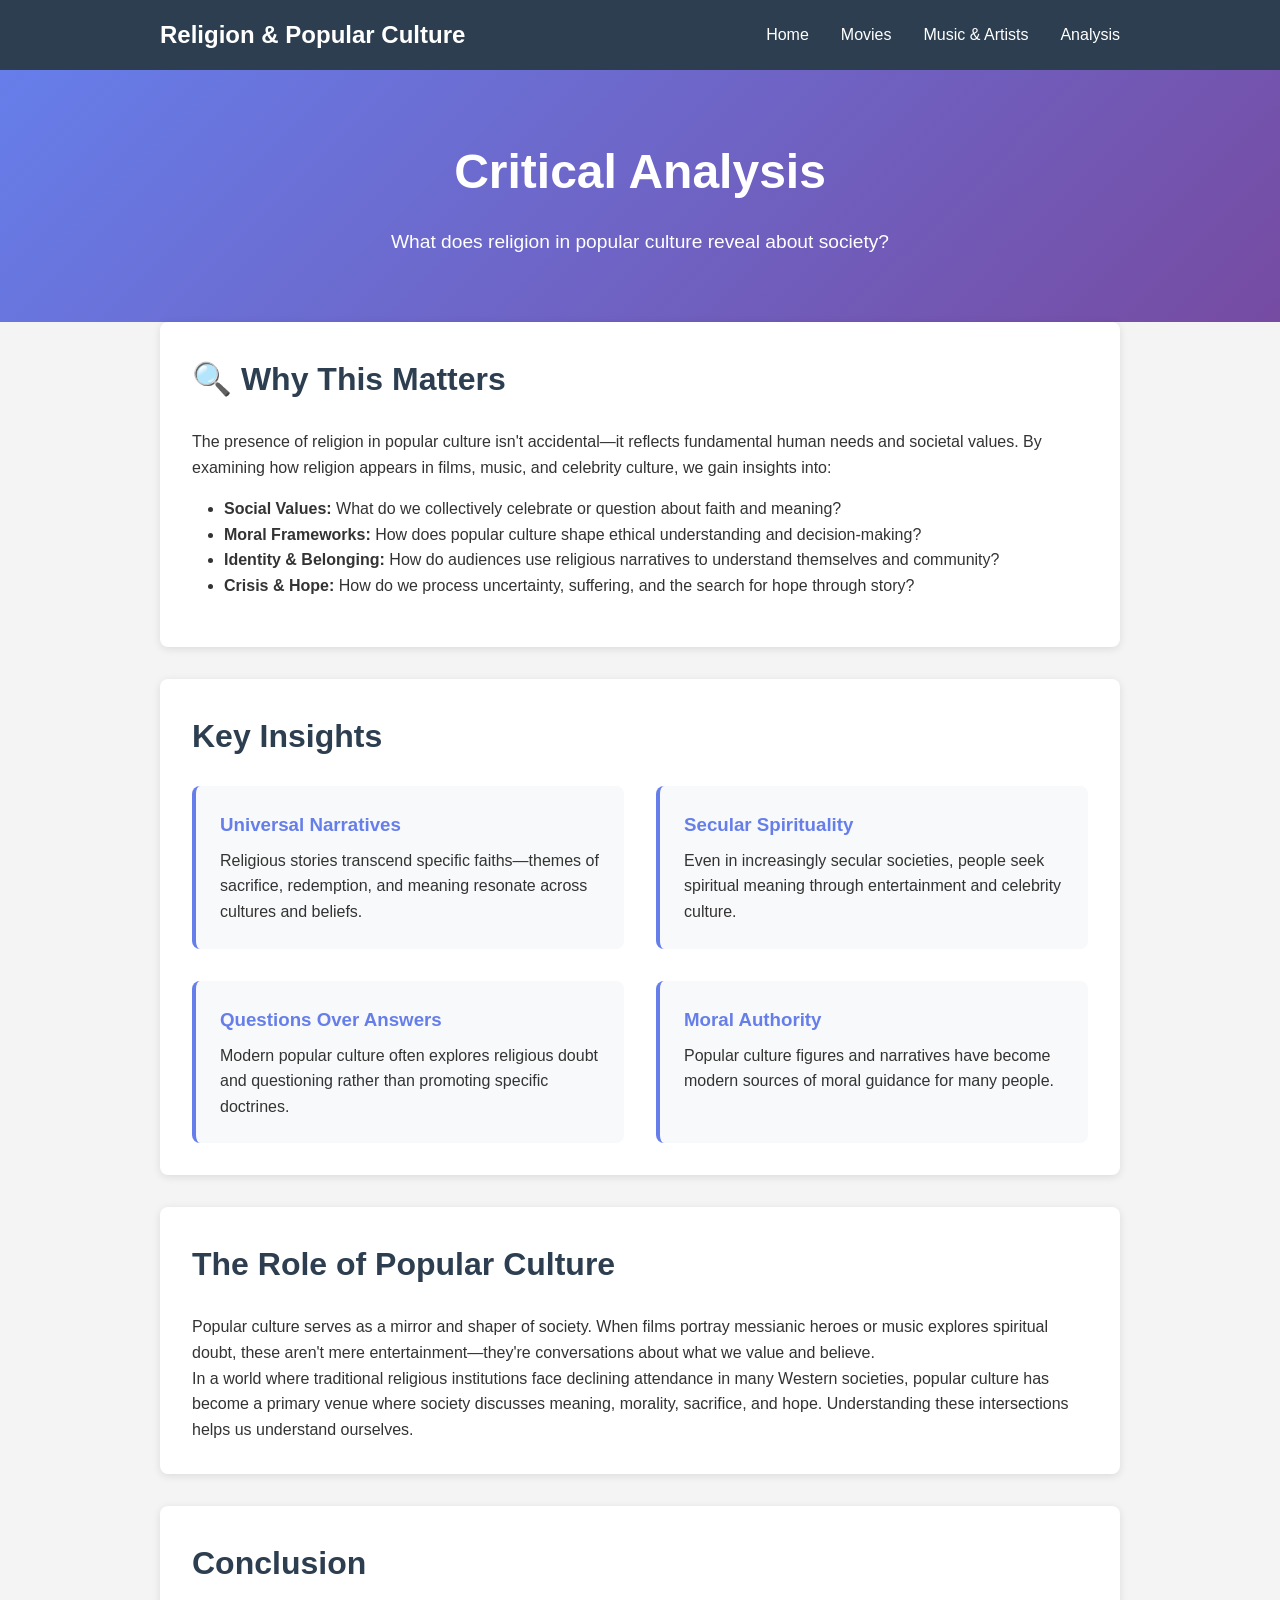
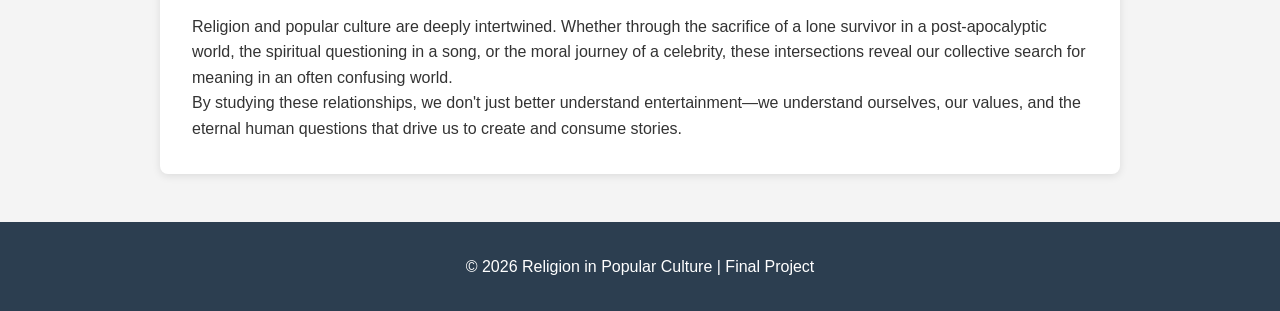
==== analysis.html @ 87960f0b "Add analysis page with critical insights" ====
<!DOCTYPE html>
<html lang="en">
<head>
    <meta charset="UTF-8">
    <meta name="viewport" content="width=device-width, initial-scale=1.0">
    <title>Analysis - Religion in Popular Culture</title>
    <link rel="stylesheet" href="style.css">
</head>
<body>
    <nav class="navbar">
        <div class="container">
            <h1 class="logo">Religion & Popular Culture</h1>
            <ul class="nav-links">
                <li><a href="index.html">Home</a></li>
                <li><a href="movies.html">Movies</a></li>
                <li><a href="music.html">Music & Artists</a></li>
                <li><a href="analysis.html">Analysis</a></li>
            </ul>
        </div>
    </nav>

    <header class="hero">
        <div class="container">
            <h1>Critical Analysis</h1>
            <p>What does religion in popular culture reveal about society?</p>
        </div>
    </header>

    <main class="container">
        <section>
            <h2>🔍 Why This Matters</h2>
            <p>
                The presence of religion in popular culture isn't accidental—it reflects fundamental human needs and societal values. 
                By examining how religion appears in films, music, and celebrity culture, we gain insights into:
            </p>
            <ul style="margin: 1rem 0 1rem 2rem;">
                <li><strong>Social Values:</strong> What do we collectively celebrate or question about faith and meaning?</li>
                <li><strong>Moral Frameworks:</strong> How does popular culture shape ethical understanding and decision-making?</li>
                <li><strong>Identity & Belonging:</strong> How do audiences use religious narratives to understand themselves and community?</li>
                <li><strong>Crisis & Hope:</strong> How do we process uncertainty, suffering, and the search for hope through story?</li>
            </ul>
        </section>

        <section>
            <h2>Key Insights</h2>
            <div class="cards">
                <div class="card">
                    <h3>Universal Narratives</h3>
                    <p>Religious stories transcend specific faiths—themes of sacrifice, redemption, and meaning resonate across cultures and beliefs.</p>
                </div>
                <div class="card">
                    <h3>Secular Spirituality</h3>
                    <p>Even in increasingly secular societies, people seek spiritual meaning through entertainment and celebrity culture.</p>
                </div>
                <div class="card">
                    <h3>Questions Over Answers</h3>
                    <p>Modern popular culture often explores religious doubt and questioning rather than promoting specific doctrines.</p>
                </div>
                <div class="card">
                    <h3>Moral Authority</h3>
                    <p>Popular culture figures and narratives have become modern sources of moral guidance for many people.</p>
                </div>
            </div>
        </section>

        <section>
            <h2>The Role of Popular Culture</h2>
            <p>
                Popular culture serves as a mirror and shaper of society. When films portray messianic heroes or music explores spiritual 
                doubt, these aren't mere entertainment—they're conversations about what we value and believe.
            </p>
            <p>
                In a world where traditional religious institutions face declining attendance in many Western societies, popular culture 
                has become a primary venue where society discusses meaning, morality, sacrifice, and hope. Understanding these intersections 
                helps us understand ourselves.
            </p>
        </section>

        <section>
            <h2>Conclusion</h2>
            <p>
                Religion and popular culture are deeply intertwined. Whether through the sacrifice of a lone survivor in a post-apocalyptic world, 
                the spiritual questioning in a song, or the moral journey of a celebrity, these intersections reveal our collective search for 
                meaning in an often confusing world.
            </p>
            <p>
                By studying these relationships, we don't just better understand entertainment—we understand ourselves, our values, and the 
                eternal human questions that drive us to create and consume stories.
            </p>
        </section>
    </main>

    <footer>
        <p>&copy; 2026 Religion in Popular Culture | Final Project</p>
    </footer>
</body>
</html>
---- style.css ----
* {
    margin: 0;
    padding: 0;
    box-sizing: border-box;
}

body {
    font-family: 'Segoe UI', Tahoma, Geneva, Verdana, sans-serif;
    line-height: 1.6;
    color: #333;
    background-color: #f4f4f4;
}

.container {
    max-width: 1000px;
    margin: 0 auto;
    padding: 0 20px;
}

/* Navigation */
.navbar {
    background-color: #2c3e50;
    color: white;
    padding: 1rem 0;
    box-shadow: 0 2px 5px rgba(0,0,0,0.1);
}

.navbar .container {
    display: flex;
    justify-content: space-between;
    align-items: center;
}

.logo {
    font-size: 1.5rem;
    font-weight: bold;
}

.nav-links {
    list-style: none;
    display: flex;
    gap: 2rem;
}

.nav-links a {
    color: white;
    text-decoration: none;
    transition: color 0.3s;
}

.nav-links a:hover {
    color: #3498db;
}

/* Hero Section */
.hero {
    background: linear-gradient(135deg, #667eea 0%, #764ba2 100%);
    color: white;
    padding: 4rem 0;
    text-align: center;
}

.hero h1 {
    font-size: 3rem;
    margin-bottom: 1rem;
}

.hero p {
    font-size: 1.2rem;
    max-width: 600px;
    margin: 0 auto;
}

/* Main Content */
main {
    padding: 3rem 0;
}

section {
    background: white;
    padding: 2rem;
    margin-bottom: 2rem;
    border-radius: 8px;
    box-shadow: 0 2px 8px rgba(0,0,0,0.1);
}

h2 {
    color: #2c3e50;
    margin-bottom: 1.5rem;
    font-size: 2rem;
}

/* Cards */
.cards {
    display: grid;
    grid-template-columns: repeat(auto-fit, minmax(280px, 1fr));
    gap: 2rem;
}

.card {
    background: #f8f9fa;
    padding: 1.5rem;
    border-radius: 8px;
    border-left: 4px solid #667eea;
    transition: transform 0.3s, box-shadow 0.3s;
}

.card:hover {
    transform: translateY(-5px);
    box-shadow: 0 5px 15px rgba(0,0,0,0.1);
}

.card h3 {
    color: #667eea;
    margin-bottom: 0.5rem;
}

/* Footer */
footer {
    background-color: #2c3e50;
    color: white;
    text-align: center;
    padding: 2rem;
    margin-top: 3rem;
}

/* Responsive */
@media (max-width: 768px) {
    .nav-links {
        gap: 1rem;
    }
    
    .hero h1 {
        font-size: 2rem;
    }
    
    .hero p {
        font-size: 1rem;
    }
}
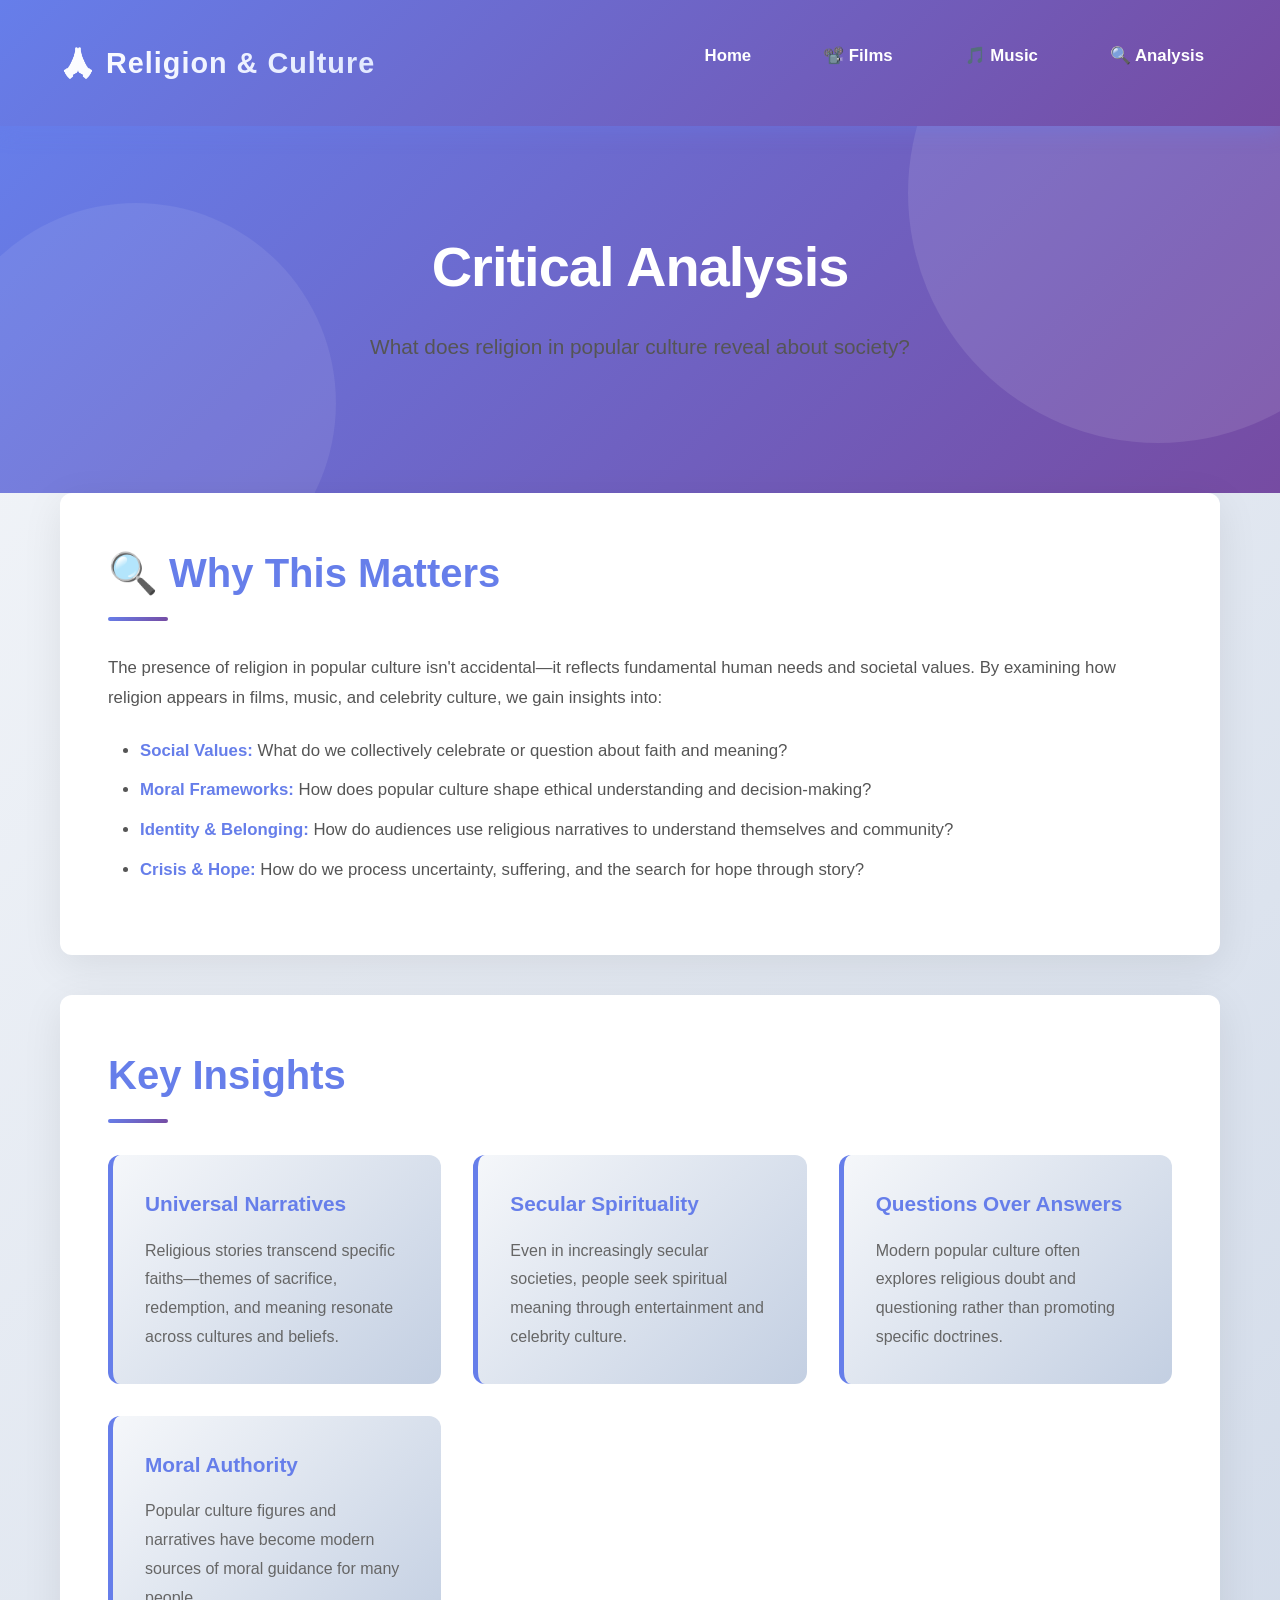
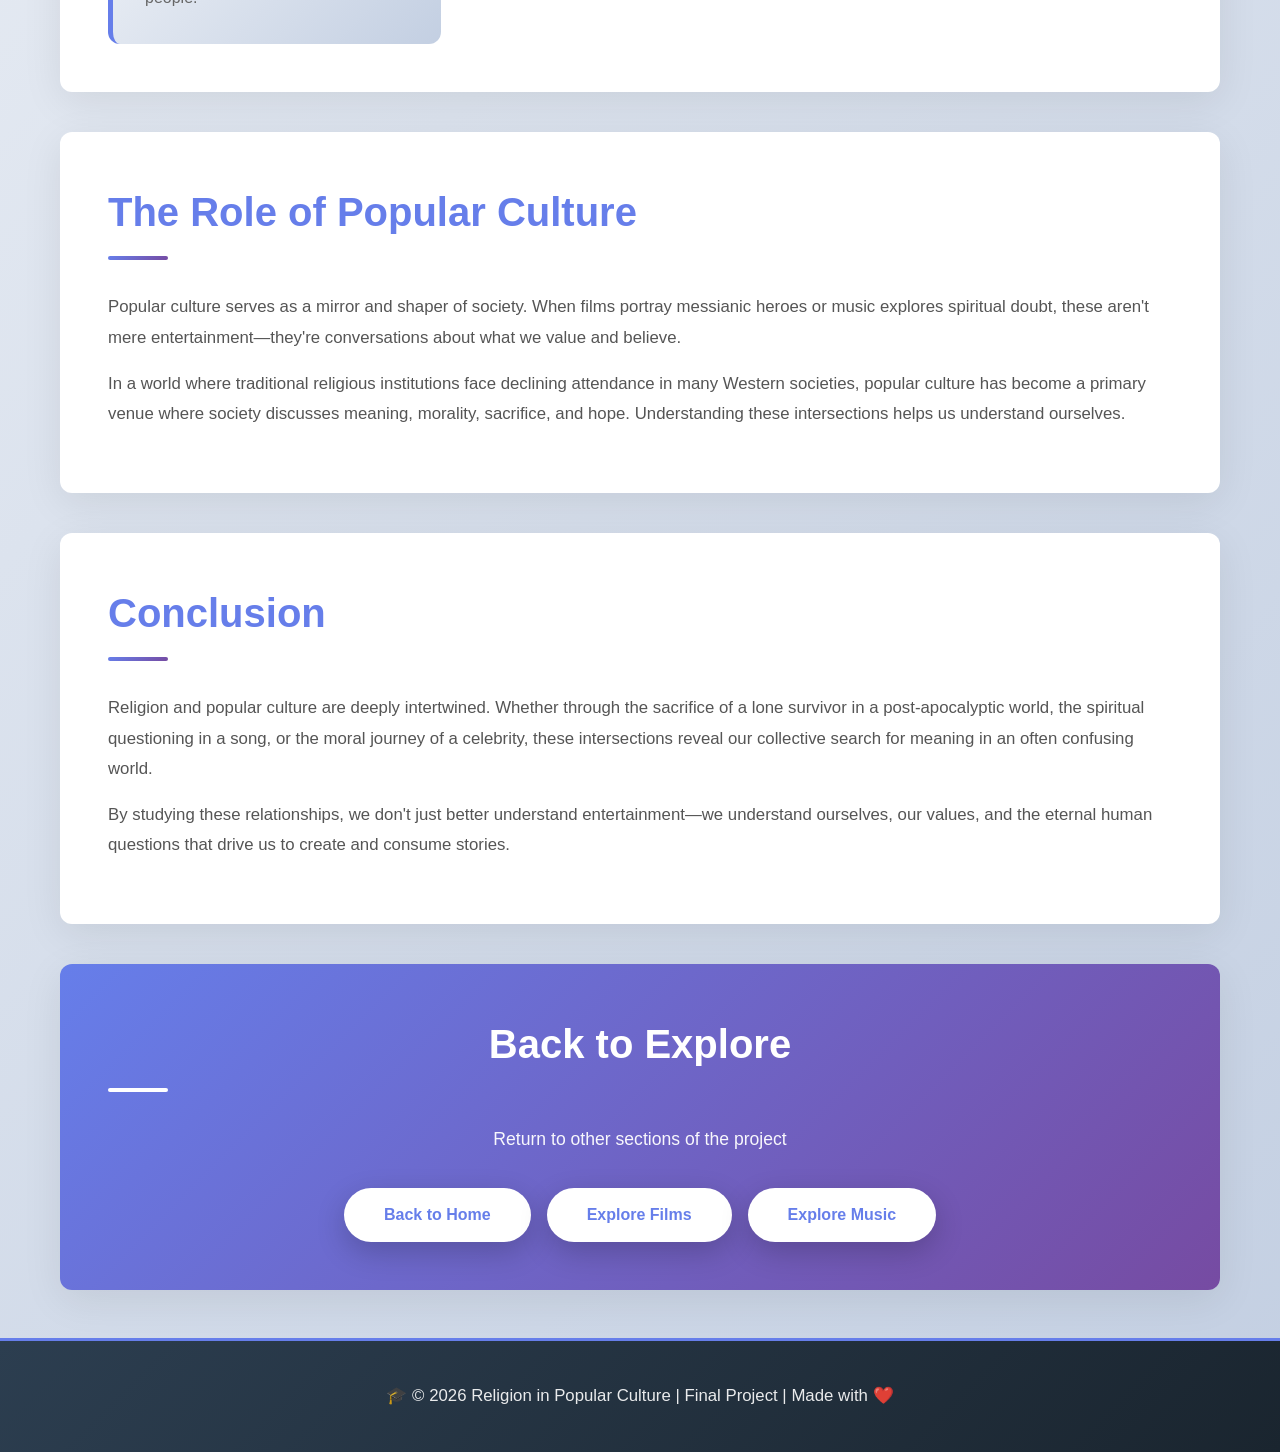
==== commit 9240073d: "Upgrade analysis page with modern design and interactive features" ====
--- a/analysis.html
+++ b/analysis.html
@@ -9,12 +9,12 @@
 <body>
     <nav class="navbar">
         <div class="container">
-            <h1 class="logo">Religion & Popular Culture</h1>
+            <h1 class="logo">🙏 Religion & Culture</h1>
             <ul class="nav-links">
                 <li><a href="index.html">Home</a></li>
-                <li><a href="movies.html">Movies</a></li>
-                <li><a href="music.html">Music & Artists</a></li>
-                <li><a href="analysis.html">Analysis</a></li>
+                <li><a href="movies.html">📽️ Films</a></li>
+                <li><a href="music.html">🎵 Music</a></li>
+                <li><a href="analysis.html">🔍 Analysis</a></li>
             </ul>
         </div>
     </nav>
@@ -33,7 +33,7 @@
                 The presence of religion in popular culture isn't accidental—it reflects fundamental human needs and societal values. 
                 By examining how religion appears in films, music, and celebrity culture, we gain insights into:
             </p>
-            <ul style="margin: 1rem 0 1rem 2rem;">
+            <ul>
                 <li><strong>Social Values:</strong> What do we collectively celebrate or question about faith and meaning?</li>
                 <li><strong>Moral Frameworks:</strong> How does popular culture shape ethical understanding and decision-making?</li>
                 <li><strong>Identity & Belonging:</strong> How do audiences use religious narratives to understand themselves and community?</li>
@@ -88,10 +88,44 @@
                 eternal human questions that drive us to create and consume stories.
             </p>
         </section>
+
+        <section class="cta">
+            <h2>Back to Explore</h2>
+            <p>Return to other sections of the project</p>
+            <div style="display: flex; gap: 1rem; justify-content: center; flex-wrap: wrap;">
+                <a href="index.html" class="cta-button">Back to Home</a>
+                <a href="movies.html" class="cta-button">Explore Films</a>
+                <a href="music.html" class="cta-button">Explore Music</a>
+            </div>
+        </section>
     </main>
 
     <footer>
-        <p>&copy; 2026 Religion in Popular Culture | Final Project</p>
+        <p>🎓 © 2026 Religion in Popular Culture | Final Project | Made with ❤️</p>
     </footer>
+
+    <script>
+        // Add animation on scroll
+        const observerOptions = {
+            threshold: 0.1,
+            rootMargin: '0px 0px -100px 0px'
+        };
+
+        const observer = new IntersectionObserver(function(entries) {
+            entries.forEach(entry => {
+                if (entry.isIntersecting) {
+                    entry.target.style.opacity = '1';
+                    entry.target.style.transform = 'translateY(0)';
+                }
+            });
+        }, observerOptions);
+
+        document.querySelectorAll('section').forEach(el => {
+            el.style.opacity = '0';
+            el.style.transform = 'translateY(20px)';
+            el.style.transition = 'opacity 0.6s ease, transform 0.6s ease';
+            observer.observe(el);
+        });
+    </script>
 </body>
 </html>
--- a/style.css
+++ b/style.css
@@ -4,25 +4,34 @@
     box-sizing: border-box;
 }
 
+html {
+    scroll-behavior: smooth;
+}
+
 body {
     font-family: 'Segoe UI', Tahoma, Geneva, Verdana, sans-serif;
     line-height: 1.6;
-    color: #333;
-    background-color: #f4f4f4;
+    color: #2c3e50;
+    background: linear-gradient(135deg, #f5f7fa 0%, #c3cfe2 100%);
+    min-height: 100vh;
 }
 
 .container {
-    max-width: 1000px;
+    max-width: 1200px;
     margin: 0 auto;
     padding: 0 20px;
 }
 
-/* Navigation */
+/* ===== NAVIGATION ===== */
 .navbar {
-    background-color: #2c3e50;
-    color: white;
-    padding: 1rem 0;
-    box-shadow: 0 2px 5px rgba(0,0,0,0.1);
+    background: linear-gradient(135deg, #667eea 0%, #764ba2 100%);
+    color: white;
+    padding: 1.2rem 0;
+    box-shadow: 0 4px 20px rgba(102, 126, 234, 0.4);
+    position: sticky;
+    top: 0;
+    z-index: 1000;
+    backdrop-filter: blur(10px);
 }
 
 .navbar .container {
@@ -32,109 +41,468 @@
 }
 
 .logo {
-    font-size: 1.5rem;
-    font-weight: bold;
+    font-size: 1.8rem;
+    font-weight: 800;
+    letter-spacing: 1px;
+    background: linear-gradient(135deg, #fff 0%, #e0e7ff 100%);
+    -webkit-background-clip: text;
+    -webkit-text-fill-color: transparent;
+    background-clip: text;
 }
 
 .nav-links {
     list-style: none;
     display: flex;
-    gap: 2rem;
+    gap: 2.5rem;
 }
 
 .nav-links a {
     color: white;
     text-decoration: none;
-    transition: color 0.3s;
+    font-weight: 600;
+    transition: all 0.3s ease;
+    padding: 0.5rem 1rem;
+    border-radius: 5px;
+    position: relative;
+}
+
+.nav-links a::after {
+    content: '';
+    position: absolute;
+    bottom: 0;
+    left: 50%;
+    width: 0;
+    height: 2px;
+    background: #fff;
+    transition: all 0.3s ease;
+    transform: translateX(-50%);
+}
+
+.nav-links a:hover::after {
+    width: 80%;
 }
 
 .nav-links a:hover {
-    color: #3498db;
-}
-
-/* Hero Section */
+    transform: translateY(-2px);
+}
+
+/* ===== HERO SECTION ===== */
 .hero {
     background: linear-gradient(135deg, #667eea 0%, #764ba2 100%);
     color: white;
+    padding: 6rem 0;
+    text-align: center;
+    position: relative;
+    overflow: hidden;
+}
+
+.hero::before {
+    content: '';
+    position: absolute;
+    top: -50%;
+    right: -10%;
+    width: 500px;
+    height: 500px;
+    background: rgba(255, 255, 255, 0.1);
+    border-radius: 50%;
+    animation: float 6s ease-in-out infinite;
+}
+
+.hero::after {
+    content: '';
+    position: absolute;
+    bottom: -30%;
+    left: -5%;
+    width: 400px;
+    height: 400px;
+    background: rgba(255, 255, 255, 0.08);
+    border-radius: 50%;
+    animation: float 8s ease-in-out infinite reverse;
+}
+
+@keyframes float {
+    0%, 100% { transform: translateY(0px); }
+    50% { transform: translateY(30px); }
+}
+
+.hero .container {
+    position: relative;
+    z-index: 10;
+}
+
+.hero h1 {
+    font-size: 3.5rem;
+    margin-bottom: 1rem;
+    font-weight: 800;
+    letter-spacing: -1px;
+    animation: slideInDown 0.8s ease;
+}
+
+.hero p {
+    font-size: 1.3rem;
+    max-width: 700px;
+    margin: 0 auto 2rem;
+    opacity: 0.95;
+    animation: slideInUp 0.8s ease 0.2s both;
+}
+
+@keyframes slideInDown {
+    from {
+        opacity: 0;
+        transform: translateY(-30px);
+    }
+    to {
+        opacity: 1;
+        transform: translateY(0);
+    }
+}
+
+@keyframes slideInUp {
+    from {
+        opacity: 0;
+        transform: translateY(30px);
+    }
+    to {
+        opacity: 1;
+        transform: translateY(0);
+    }
+}
+
+.cta-button {
+    display: inline-block;
+    background: white;
+    color: #667eea;
+    padding: 0.9rem 2.5rem;
+    border-radius: 50px;
+    font-weight: 700;
+    text-decoration: none;
+    transition: all 0.3s ease;
+    box-shadow: 0 10px 30px rgba(0, 0, 0, 0.2);
+    cursor: pointer;
+    border: none;
+    font-size: 1rem;
+}
+
+.cta-button:hover {
+    transform: translateY(-3px);
+    box-shadow: 0 15px 40px rgba(0, 0, 0, 0.3);
+}
+
+.cta-button:active {
+    transform: translateY(-1px);
+}
+
+/* ===== MAIN CONTENT ===== */
+main {
     padding: 4rem 0;
-    text-align: center;
-}
-
-.hero h1 {
-    font-size: 3rem;
-    margin-bottom: 1rem;
-}
-
-.hero p {
-    font-size: 1.2rem;
-    max-width: 600px;
-    margin: 0 auto;
-}
-
-/* Main Content */
-main {
-    padding: 3rem 0;
 }
 
 section {
     background: white;
-    padding: 2rem;
+    padding: 3rem;
+    margin-bottom: 2.5rem;
+    border-radius: 12px;
+    box-shadow: 0 10px 40px rgba(0, 0, 0, 0.08);
+    transition: all 0.3s ease;
+    animation: fadeInUp 0.6s ease;
+}
+
+@keyframes fadeInUp {
+    from {
+        opacity: 0;
+        transform: translateY(30px);
+    }
+    to {
+        opacity: 1;
+        transform: translateY(0);
+    }
+}
+
+section:hover {
+    transform: translateY(-5px);
+    box-shadow: 0 15px 50px rgba(0, 0, 0, 0.12);
+}
+
+h2 {
+    color: #667eea;
     margin-bottom: 2rem;
-    border-radius: 8px;
-    box-shadow: 0 2px 8px rgba(0,0,0,0.1);
-}
-
-h2 {
-    color: #2c3e50;
-    margin-bottom: 1.5rem;
-    font-size: 2rem;
-}
-
-/* Cards */
+    font-size: 2.5rem;
+    font-weight: 800;
+    position: relative;
+    padding-bottom: 1rem;
+}
+
+h2::after {
+    content: '';
+    position: absolute;
+    bottom: 0;
+    left: 0;
+    width: 60px;
+    height: 4px;
+    background: linear-gradient(135deg, #667eea 0%, #764ba2 100%);
+    border-radius: 2px;
+}
+
+h3 {
+    color: #764ba2;
+    margin-top: 1.5rem;
+    margin-bottom: 1rem;
+    font-size: 1.3rem;
+    font-weight: 700;
+}
+
+p {
+    margin-bottom: 1rem;
+    font-size: 1.05rem;
+    color: #555;
+    line-height: 1.8;
+}
+
+ul, ol {
+    margin: 1.5rem 0 1.5rem 2rem;
+}
+
+li {
+    margin-bottom: 0.8rem;
+    color: #555;
+    font-size: 1.05rem;
+}
+
+li strong {
+    color: #667eea;
+}
+
+/* ===== CARDS ===== */
 .cards {
     display: grid;
     grid-template-columns: repeat(auto-fit, minmax(280px, 1fr));
     gap: 2rem;
+    margin-top: 2rem;
 }
 
 .card {
-    background: #f8f9fa;
-    padding: 1.5rem;
-    border-radius: 8px;
-    border-left: 4px solid #667eea;
-    transition: transform 0.3s, box-shadow 0.3s;
+    background: linear-gradient(135deg, #f5f7fa 0%, #c3cfe2 100%);
+    padding: 2rem;
+    border-radius: 12px;
+    border-left: 5px solid #667eea;
+    transition: all 0.4s cubic-bezier(0.175, 0.885, 0.32, 1.275);
+    position: relative;
+    overflow: hidden;
+}
+
+.card::before {
+    content: '';
+    position: absolute;
+    top: 0;
+    left: -100%;
+    width: 100%;
+    height: 100%;
+    background: linear-gradient(90deg, transparent, rgba(255, 255, 255, 0.3), transparent);
+    transition: left 0.5s ease;
+}
+
+.card:hover::before {
+    left: 100%;
 }
 
 .card:hover {
-    transform: translateY(-5px);
-    box-shadow: 0 5px 15px rgba(0,0,0,0.1);
+    transform: translateY(-8px) scale(1.02);
+    box-shadow: 0 20px 50px rgba(102, 126, 234, 0.3);
+    border-left-color: #764ba2;
 }
 
 .card h3 {
     color: #667eea;
-    margin-bottom: 0.5rem;
-}
-
-/* Footer */
+    margin-top: 0;
+    margin-bottom: 1rem;
+    font-size: 1.3rem;
+    transition: color 0.3s ease;
+}
+
+.card:hover h3 {
+    color: #764ba2;
+}
+
+.card p {
+    margin-bottom: 0;
+    color: #666;
+    font-size: 1rem;
+}
+
+/* ===== INTRO SECTION ===== */
+.intro {
+    background: linear-gradient(135deg, #667eea 0%, #764ba2 100%);
+    color: white !important;
+}
+
+.intro h2 {
+    color: white;
+}
+
+.intro h2::after {
+    background: white;
+}
+
+.intro p {
+    color: rgba(255, 255, 255, 0.95) !important;
+    font-size: 1.1rem;
+}
+
+/* ===== OVERVIEW SECTION ===== */
+.overview {
+    background: linear-gradient(to bottom, rgba(102, 126, 234, 0.05), rgba(118, 75, 162, 0.05));
+}
+
+/* ===== CTA SECTION ===== */
+.cta {
+    background: linear-gradient(135deg, #667eea 0%, #764ba2 100%);
+    color: white !important;
+    text-align: center;
+}
+
+.cta h2 {
+    color: white;
+}
+
+.cta h2::after {
+    background: white;
+}
+
+.cta p {
+    color: rgba(255, 255, 255, 0.95) !important;
+    font-size: 1.1rem;
+    margin-bottom: 2rem;
+}
+
+/* ===== FOOTER ===== */
 footer {
-    background-color: #2c3e50;
+    background: linear-gradient(135deg, #2c3e50 0%, #1a252f 100%);
     color: white;
     text-align: center;
-    padding: 2rem;
+    padding: 2.5rem;
     margin-top: 3rem;
-}
-
-/* Responsive */
+    border-top: 3px solid #667eea;
+}
+
+footer p {
+    margin: 0;
+    color: rgba(255, 255, 255, 0.9);
+    font-weight: 500;
+}
+
+/* ===== AUTHOR SECTION ===== */
+.author-section {
+    background: linear-gradient(135deg, #f5f7fa 0%, #e0e7ff 100%);
+    display: flex;
+    align-items: center;
+    gap: 3rem;
+    margin-top: 4rem;
+}
+
+.author-bio {
+    flex: 1;
+}
+
+.author-bio h3 {
+    font-size: 1.5rem;
+    color: #667eea;
+}
+
+.author-avatar {
+    width: 150px;
+    height: 150px;
+    border-radius: 50%;
+    background: linear-gradient(135deg, #667eea 0%, #764ba2 100%);
+    display: flex;
+    align-items: center;
+    justify-content: center;
+    font-size: 4rem;
+    box-shadow: 0 10px 30px rgba(102, 126, 234, 0.3);
+    flex-shrink: 0;
+}
+
+/* ===== SOCIAL LINKS ===== */
+.social-links {
+    display: flex;
+    gap: 1.5rem;
+    margin-top: 1.5rem;
+}
+
+.social-link {
+    display: inline-flex;
+    align-items: center;
+    justify-content: center;
+    width: 45px;
+    height: 45px;
+    border-radius: 50%;
+    background: linear-gradient(135deg, #667eea 0%, #764ba2 100%);
+    color: white;
+    text-decoration: none;
+    transition: all 0.3s ease;
+    font-weight: bold;
+}
+
+.social-link:hover {
+    transform: translateY(-5px) scale(1.1);
+    box-shadow: 0 10px 25px rgba(102, 126, 234, 0.4);
+}
+
+/* ===== RESPONSIVE ===== */
 @media (max-width: 768px) {
     .nav-links {
         gap: 1rem;
+        font-size: 0.9rem;
     }
     
     .hero h1 {
-        font-size: 2rem;
+        font-size: 2.2rem;
     }
     
     .hero p {
         font-size: 1rem;
     }
+    
+    h2 {
+        font-size: 1.8rem;
+    }
+    
+    section {
+        padding: 2rem;
+    }
+    
+    .cards {
+        grid-template-columns: 1fr;
+    }
+    
+    .author-section {
+        flex-direction: column;
+        text-align: center;
+    }
+    
+    .social-links {
+        justify-content: center;
+    }
+}
+
+@media (max-width: 480px) {
+    .logo {
+        font-size: 1.2rem;
+    }
+    
+    .nav-links {
+        gap: 0.5rem;
+        flex-wrap: wrap;
+    }
+    
+    .hero h1 {
+        font-size: 1.8rem;
+    }
+    
+    .hero p {
+        font-size: 0.95rem;
+    }
+    
+    h2 {
+        font-size: 1.5rem;
+    }
 }
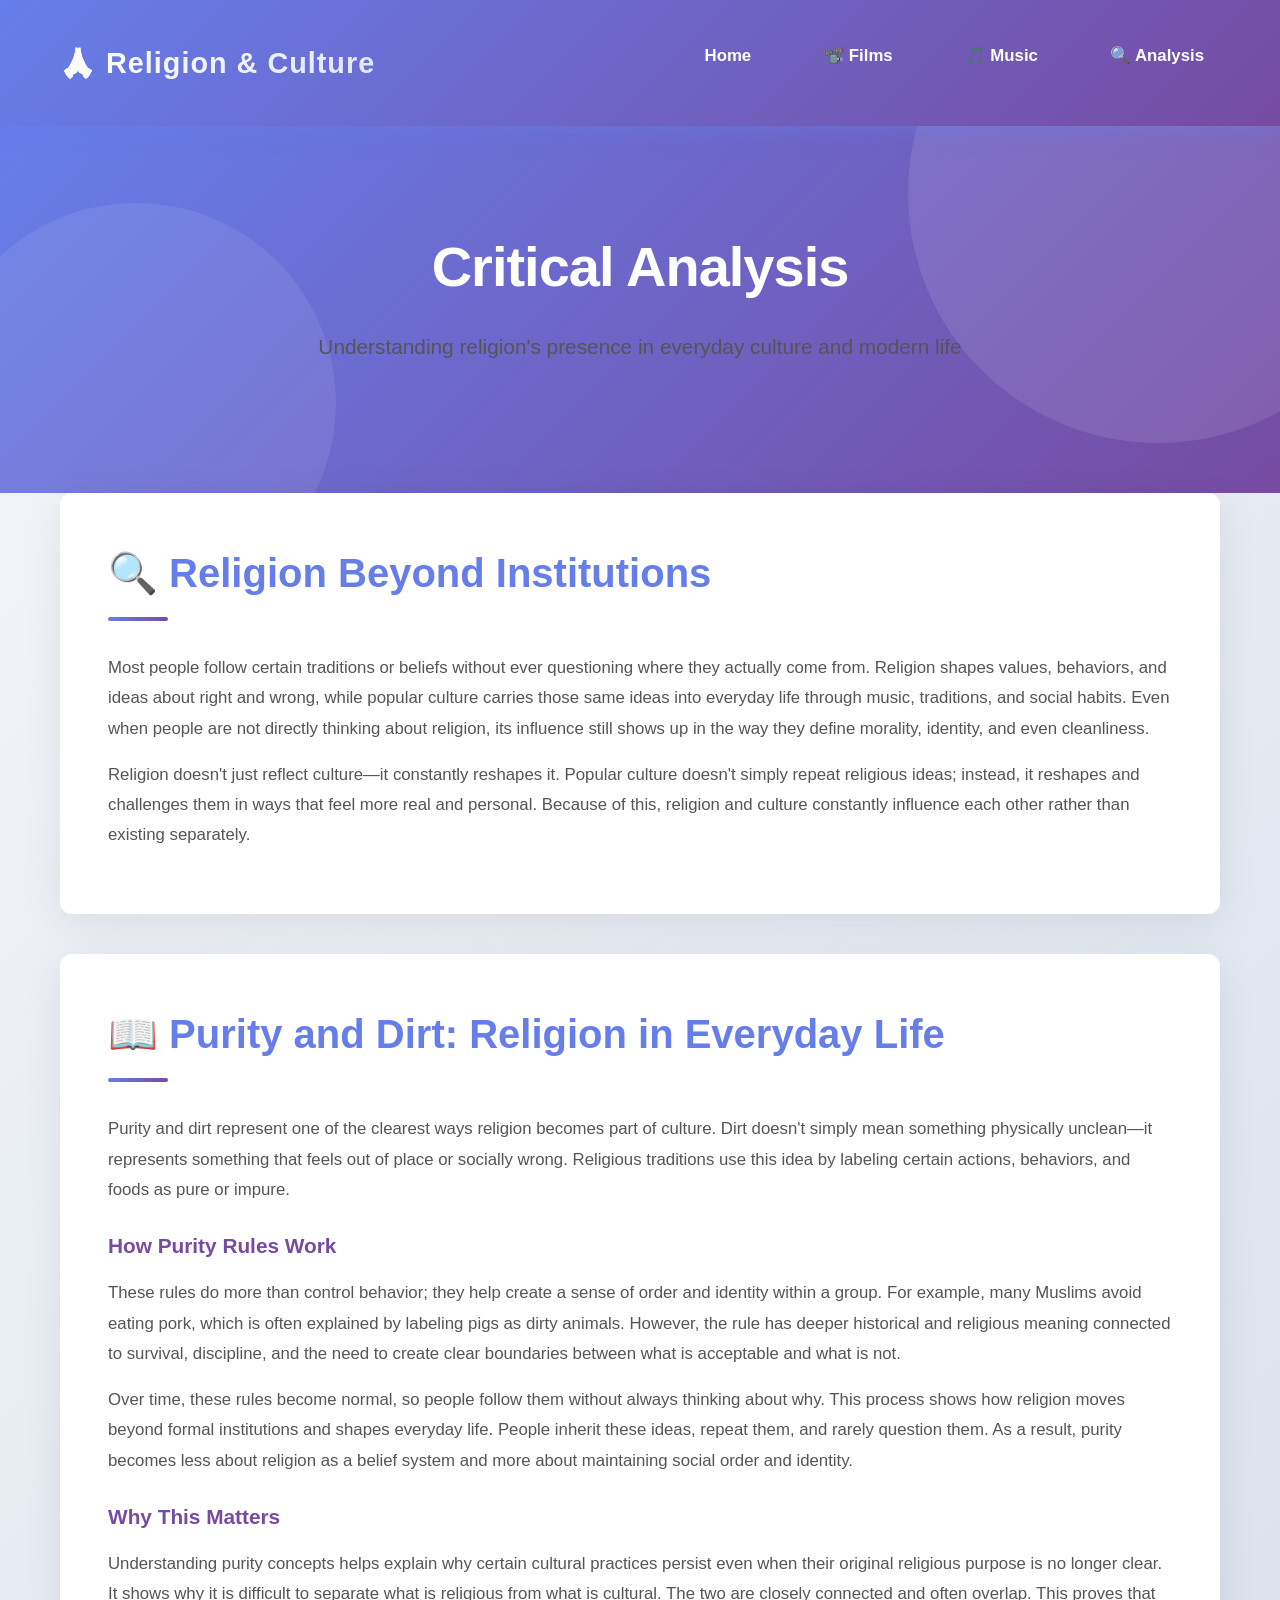
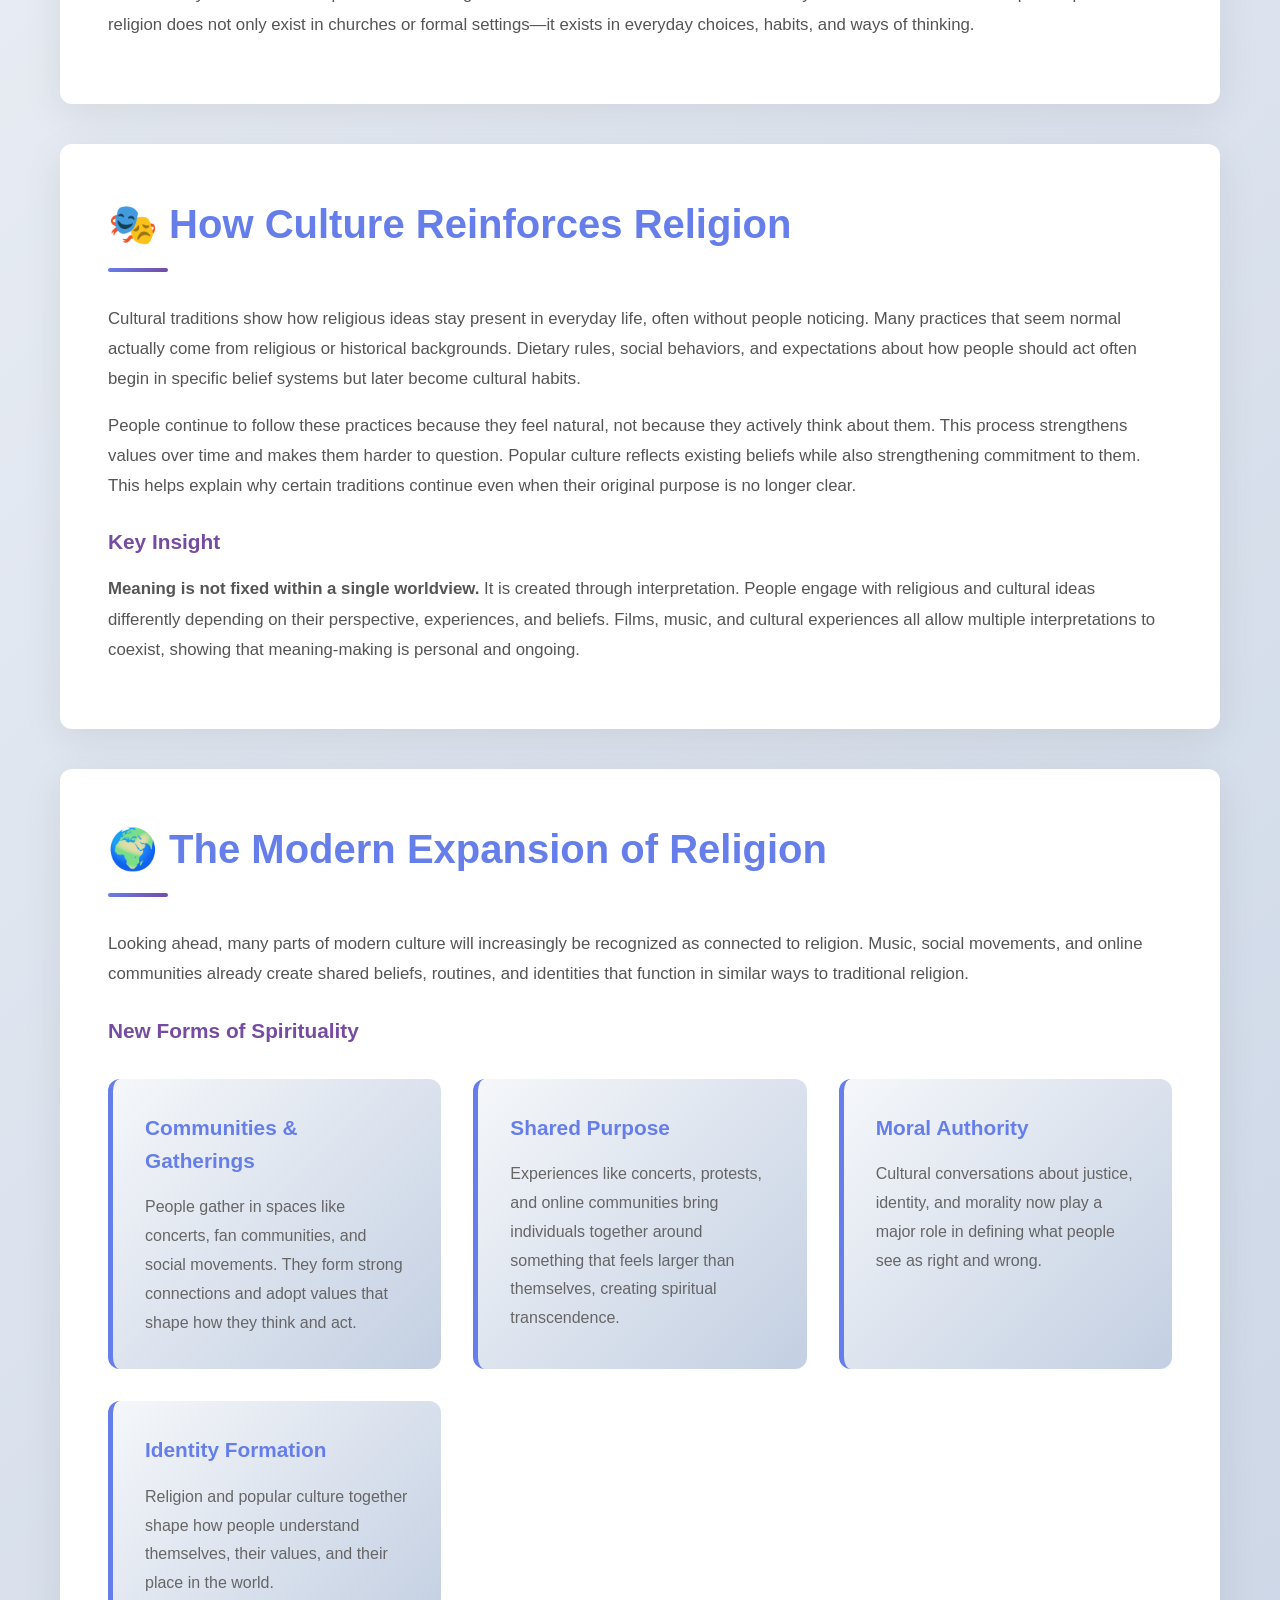
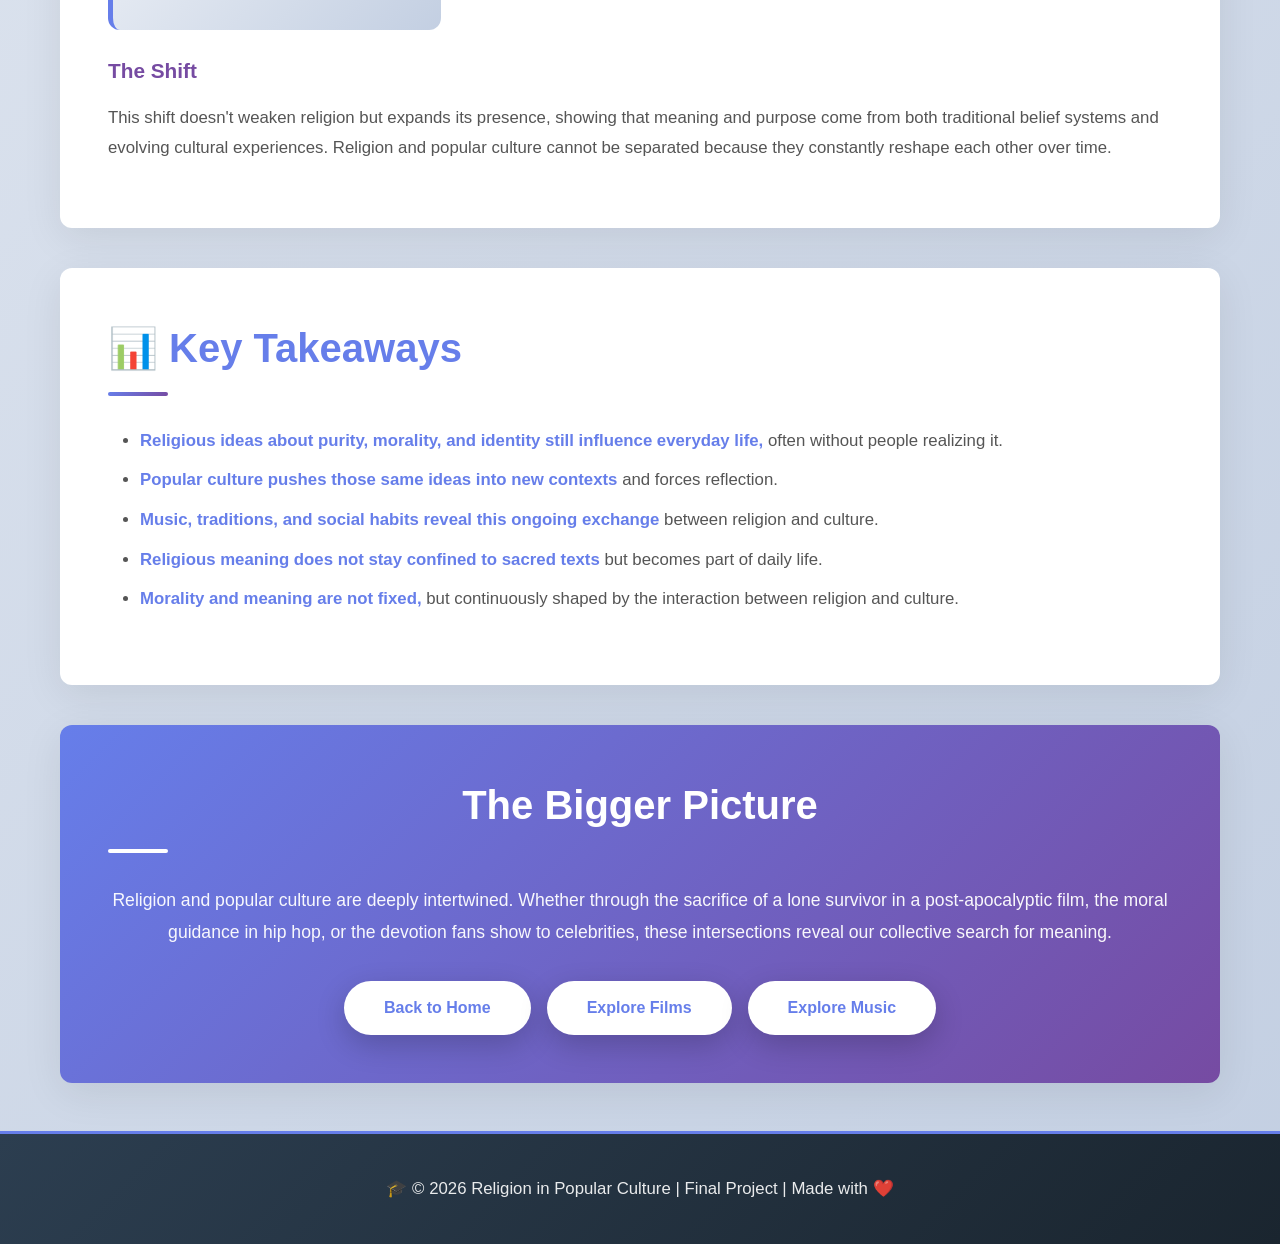
==== commit f6a28942: "Update analysis page with comprehensive insights on purity, cultural reinforcement, and modern spiri" ====
--- a/analysis.html
+++ b/analysis.html
@@ -22,76 +22,122 @@
     <header class="hero">
         <div class="container">
             <h1>Critical Analysis</h1>
-            <p>What does religion in popular culture reveal about society?</p>
+            <p>Understanding religion's presence in everyday culture and modern life</p>
         </div>
     </header>
 
     <main class="container">
         <section>
-            <h2>🔍 Why This Matters</h2>
+            <h2>🔍 Religion Beyond Institutions</h2>
             <p>
-                The presence of religion in popular culture isn't accidental—it reflects fundamental human needs and societal values. 
-                By examining how religion appears in films, music, and celebrity culture, we gain insights into:
-            </p>
-            <ul>
-                <li><strong>Social Values:</strong> What do we collectively celebrate or question about faith and meaning?</li>
-                <li><strong>Moral Frameworks:</strong> How does popular culture shape ethical understanding and decision-making?</li>
-                <li><strong>Identity & Belonging:</strong> How do audiences use religious narratives to understand themselves and community?</li>
-                <li><strong>Crisis & Hope:</strong> How do we process uncertainty, suffering, and the search for hope through story?</li>
-            </ul>
-        </section>
-
-        <section>
-            <h2>Key Insights</h2>
-            <div class="cards">
-                <div class="card">
-                    <h3>Universal Narratives</h3>
-                    <p>Religious stories transcend specific faiths—themes of sacrifice, redemption, and meaning resonate across cultures and beliefs.</p>
-                </div>
-                <div class="card">
-                    <h3>Secular Spirituality</h3>
-                    <p>Even in increasingly secular societies, people seek spiritual meaning through entertainment and celebrity culture.</p>
-                </div>
-                <div class="card">
-                    <h3>Questions Over Answers</h3>
-                    <p>Modern popular culture often explores religious doubt and questioning rather than promoting specific doctrines.</p>
-                </div>
-                <div class="card">
-                    <h3>Moral Authority</h3>
-                    <p>Popular culture figures and narratives have become modern sources of moral guidance for many people.</p>
-                </div>
-            </div>
-        </section>
-
-        <section>
-            <h2>The Role of Popular Culture</h2>
-            <p>
-                Popular culture serves as a mirror and shaper of society. When films portray messianic heroes or music explores spiritual 
-                doubt, these aren't mere entertainment—they're conversations about what we value and believe.
+                Most people follow certain traditions or beliefs without ever questioning where they actually come from. Religion shapes values, behaviors, 
+                and ideas about right and wrong, while popular culture carries those same ideas into everyday life through music, traditions, and social habits. 
+                Even when people are not directly thinking about religion, its influence still shows up in the way they define morality, identity, and even cleanliness.
             </p>
             <p>
-                In a world where traditional religious institutions face declining attendance in many Western societies, popular culture 
-                has become a primary venue where society discusses meaning, morality, sacrifice, and hope. Understanding these intersections 
-                helps us understand ourselves.
+                Religion doesn't just reflect culture—it constantly reshapes it. Popular culture doesn't simply repeat religious ideas; instead, it reshapes and 
+                challenges them in ways that feel more real and personal. Because of this, religion and culture constantly influence each other rather than existing 
+                separately.
             </p>
         </section>
 
         <section>
-            <h2>Conclusion</h2>
+            <h2>📖 Purity and Dirt: Religion in Everyday Life</h2>
             <p>
-                Religion and popular culture are deeply intertwined. Whether through the sacrifice of a lone survivor in a post-apocalyptic world, 
-                the spiritual questioning in a song, or the moral journey of a celebrity, these intersections reveal our collective search for 
-                meaning in an often confusing world.
+                Purity and dirt represent one of the clearest ways religion becomes part of culture. Dirt doesn't simply mean something physically unclean—it 
+                represents something that feels out of place or socially wrong. Religious traditions use this idea by labeling certain actions, behaviors, and foods 
+                as pure or impure.
+            </p>
+
+            <h3>How Purity Rules Work</h3>
+            <p>
+                These rules do more than control behavior; they help create a sense of order and identity within a group. For example, many Muslims avoid eating pork, 
+                which is often explained by labeling pigs as dirty animals. However, the rule has deeper historical and religious meaning connected to survival, 
+                discipline, and the need to create clear boundaries between what is acceptable and what is not.
             </p>
             <p>
-                By studying these relationships, we don't just better understand entertainment—we understand ourselves, our values, and the 
-                eternal human questions that drive us to create and consume stories.
+                Over time, these rules become normal, so people follow them without always thinking about why. This process shows how religion moves beyond formal 
+                institutions and shapes everyday life. People inherit these ideas, repeat them, and rarely question them. As a result, purity becomes less about 
+                religion as a belief system and more about maintaining social order and identity.
+            </p>
+
+            <h3>Why This Matters</h3>
+            <p>
+                Understanding purity concepts helps explain why certain cultural practices persist even when their original religious purpose is no longer clear. 
+                It shows why it is difficult to separate what is religious from what is cultural. The two are closely connected and often overlap. This proves that 
+                religion does not only exist in churches or formal settings—it exists in everyday choices, habits, and ways of thinking.
             </p>
         </section>
 
+        <section>
+            <h2>🎭 How Culture Reinforces Religion</h2>
+            <p>
+                Cultural traditions show how religious ideas stay present in everyday life, often without people noticing. Many practices that seem normal actually 
+                come from religious or historical backgrounds. Dietary rules, social behaviors, and expectations about how people should act often begin in specific 
+                belief systems but later become cultural habits.
+            </p>
+            <p>
+                People continue to follow these practices because they feel natural, not because they actively think about them. This process strengthens values 
+                over time and makes them harder to question. Popular culture reflects existing beliefs while also strengthening commitment to them. This helps explain 
+                why certain traditions continue even when their original purpose is no longer clear.
+            </p>
+
+            <h3>Key Insight</h3>
+            <p>
+                <strong>Meaning is not fixed within a single worldview.</strong> It is created through interpretation. People engage with religious and cultural ideas 
+                differently depending on their perspective, experiences, and beliefs. Films, music, and cultural experiences all allow multiple interpretations to 
+                coexist, showing that meaning-making is personal and ongoing.
+            </p>
+        </section>
+
+        <section>
+            <h2>🌍 The Modern Expansion of Religion</h2>
+            <p>
+                Looking ahead, many parts of modern culture will increasingly be recognized as connected to religion. Music, social movements, and online communities 
+                already create shared beliefs, routines, and identities that function in similar ways to traditional religion.
+            </p>
+
+            <h3>New Forms of Spirituality</h3>
+            <div class="cards">
+                <div class="card">
+                    <h3>Communities & Gatherings</h3>
+                    <p>People gather in spaces like concerts, fan communities, and social movements. They form strong connections and adopt values that shape how they think and act.</p>
+                </div>
+                <div class="card">
+                    <h3>Shared Purpose</h3>
+                    <p>Experiences like concerts, protests, and online communities bring individuals together around something that feels larger than themselves, creating spiritual transcendence.</p>
+                </div>
+                <div class="card">
+                    <h3>Moral Authority</h3>
+                    <p>Cultural conversations about justice, identity, and morality now play a major role in defining what people see as right and wrong.</p>
+                </div>
+                <div class="card">
+                    <h3>Identity Formation</h3>
+                    <p>Religion and popular culture together shape how people understand themselves, their values, and their place in the world.</p>
+                </div>
+            </div>
+
+            <h3>The Shift</h3>
+            <p>
+                This shift doesn't weaken religion but expands its presence, showing that meaning and purpose come from both traditional belief systems and evolving 
+                cultural experiences. Religion and popular culture cannot be separated because they constantly reshape each other over time.
+            </p>
+        </section>
+
+        <section>
+            <h2>📊 Key Takeaways</h2>
+            <ul>
+                <li><strong>Religious ideas about purity, morality, and identity still influence everyday life,</strong> often without people realizing it.</li>
+                <li><strong>Popular culture pushes those same ideas into new contexts</strong> and forces reflection.</li>
+                <li><strong>Music, traditions, and social habits reveal this ongoing exchange</strong> between religion and culture.</li>
+                <li><strong>Religious meaning does not stay confined to sacred texts</strong> but becomes part of daily life.</li>
+                <li><strong>Morality and meaning are not fixed,</strong> but continuously shaped by the interaction between religion and culture.</li>
+            </ul>
+        </section>
+
         <section class="cta">
-            <h2>Back to Explore</h2>
-            <p>Return to other sections of the project</p>
+            <h2>The Bigger Picture</h2>
+            <p>Religion and popular culture are deeply intertwined. Whether through the sacrifice of a lone survivor in a post-apocalyptic film, the moral guidance in hip hop, or the devotion fans show to celebrities, these intersections reveal our collective search for meaning.</p>
             <div style="display: flex; gap: 1rem; justify-content: center; flex-wrap: wrap;">
                 <a href="index.html" class="cta-button">Back to Home</a>
                 <a href="movies.html" class="cta-button">Explore Films</a>
@@ -105,7 +151,6 @@
     </footer>
 
     <script>
-        // Add animation on scroll
         const observerOptions = {
             threshold: 0.1,
             rootMargin: '0px 0px -100px 0px'
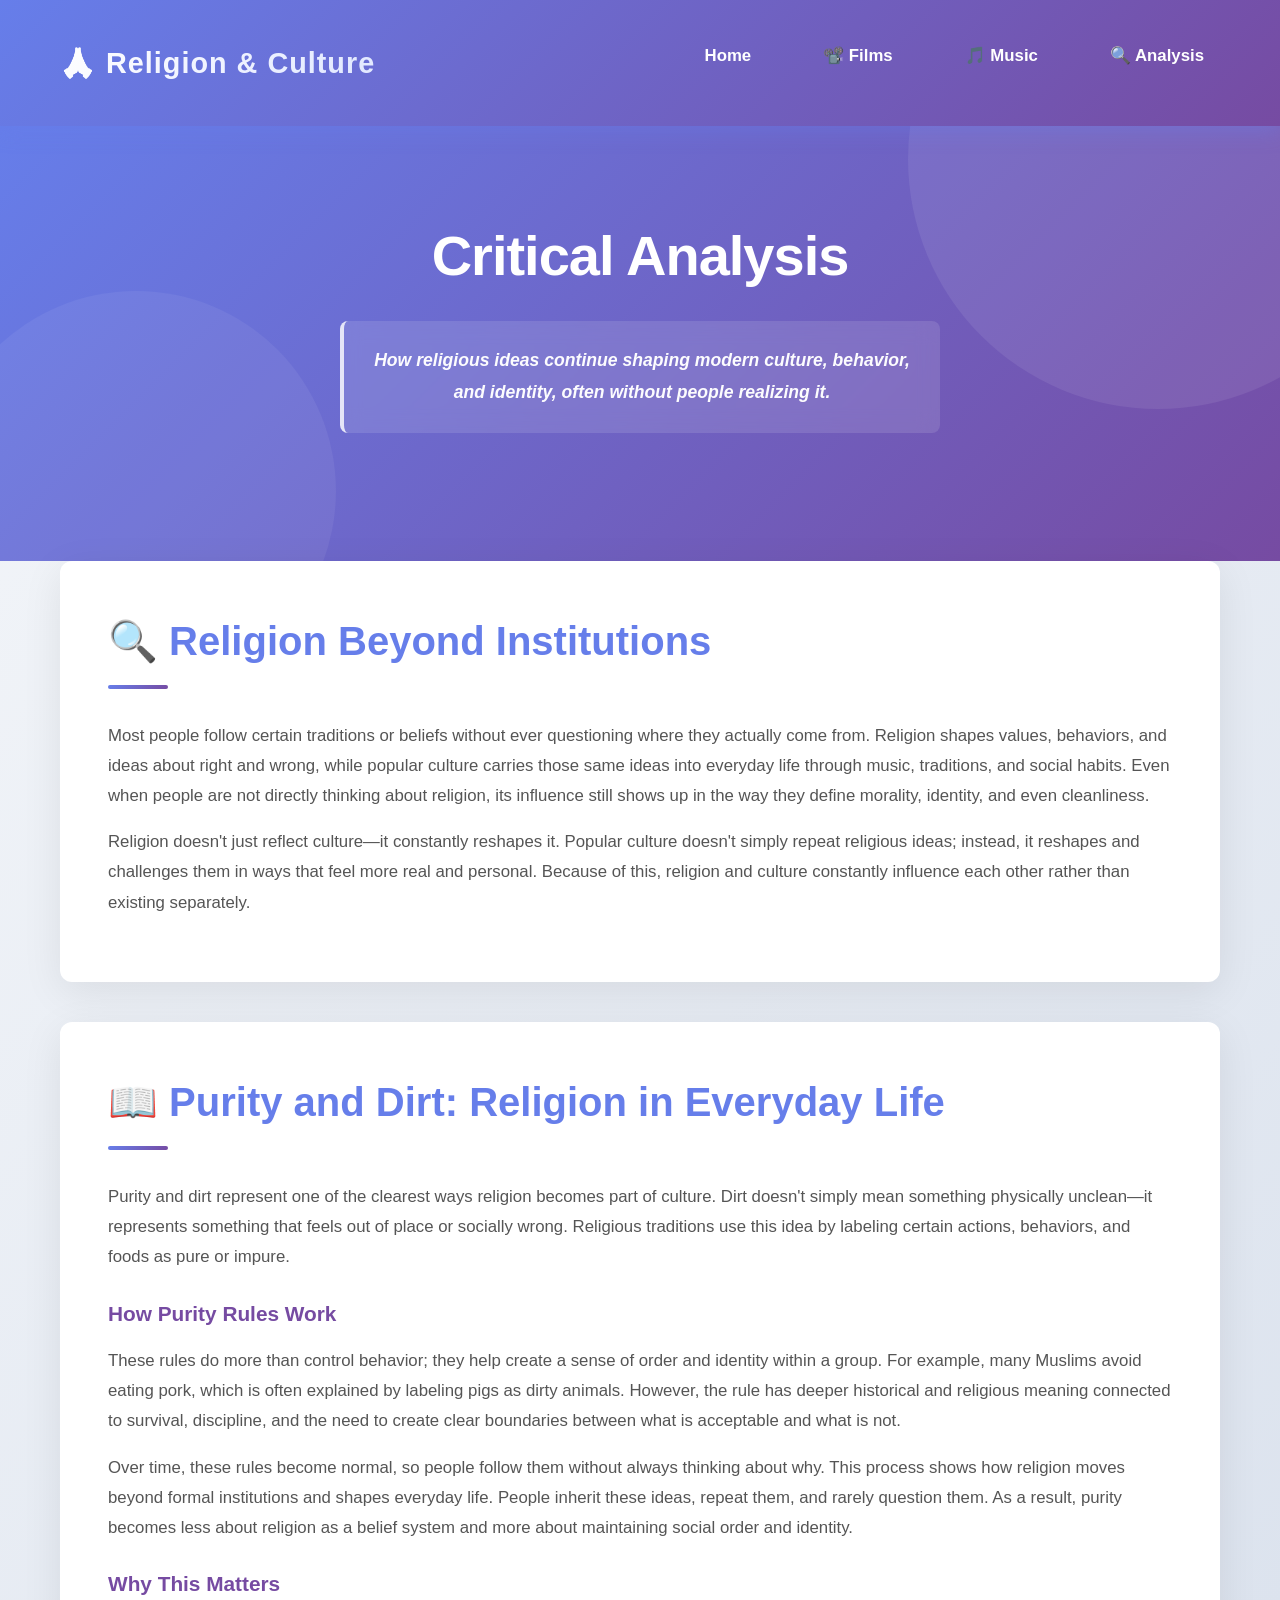
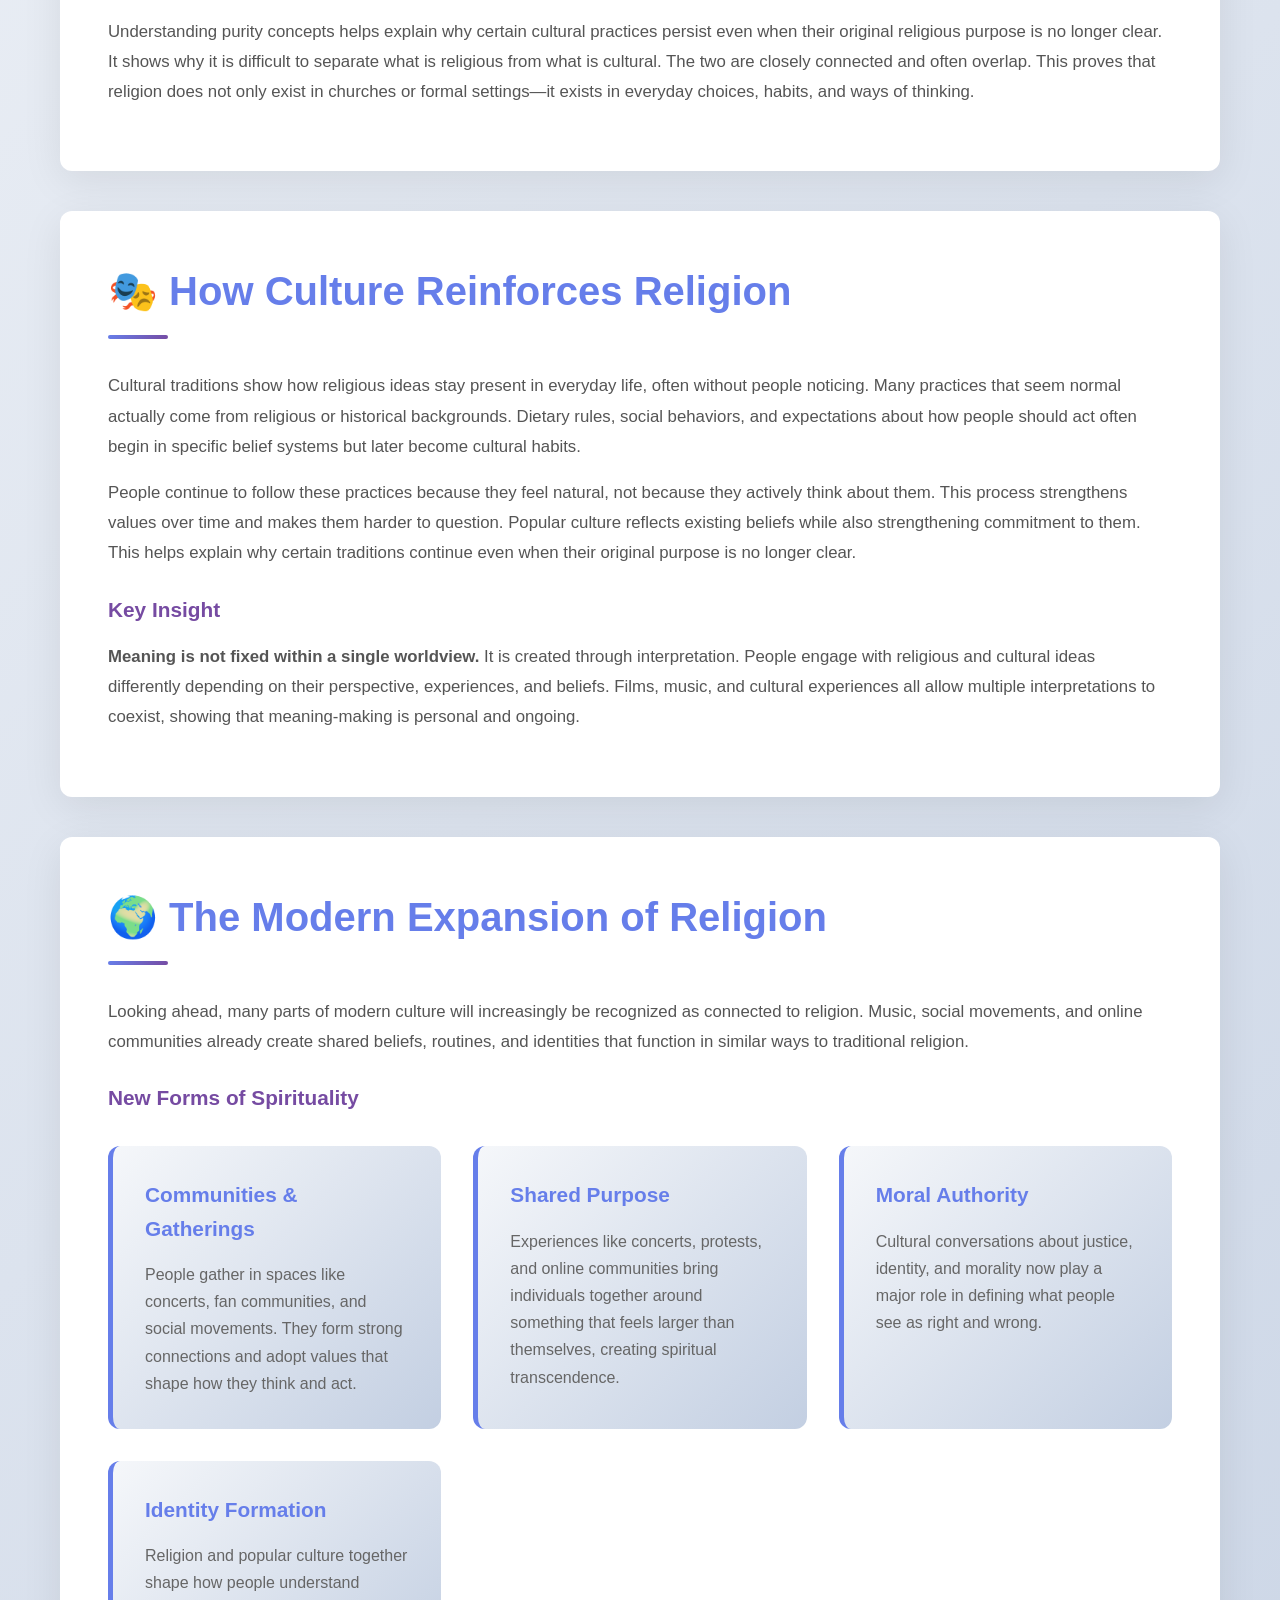
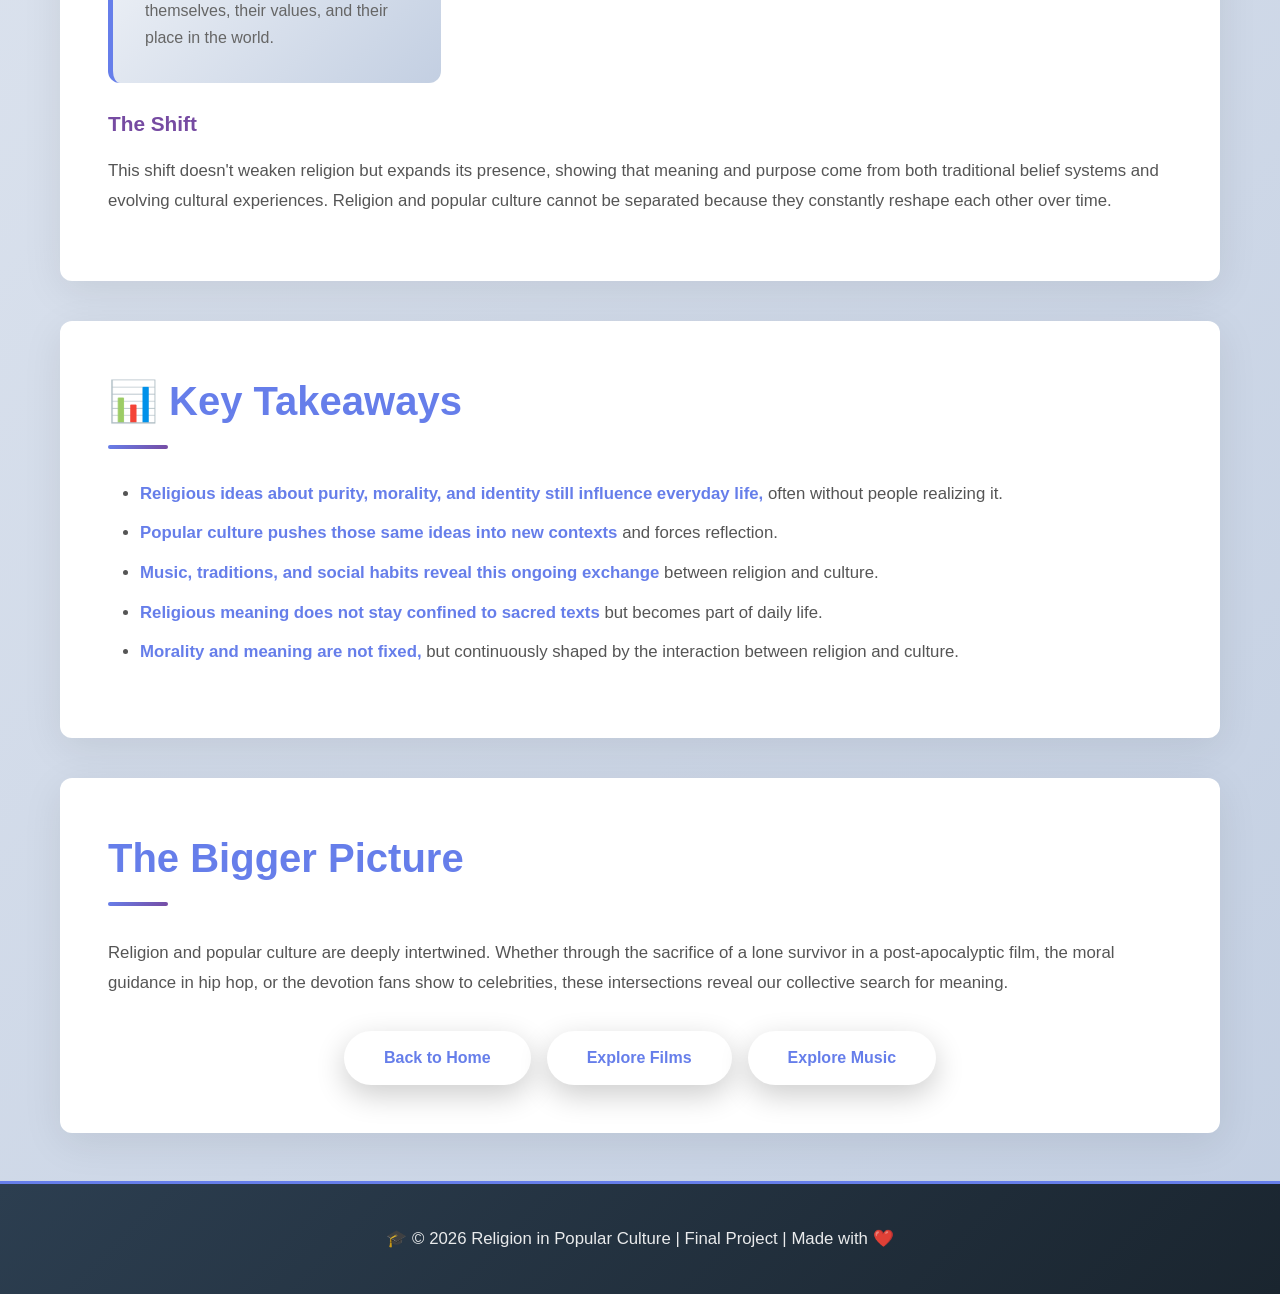
==== commit e518fbff: "Update thesis statement in analysis.html" ====
--- a/analysis.html
+++ b/analysis.html
@@ -22,8 +22,9 @@
     <header class="hero">
         <div class="container">
             <h1>Critical Analysis</h1>
-            <p>Understanding religion's presence in everyday culture and modern life</p>
-        </div>
+            <div class="thesis-line">
+            <p>How religious ideas continue shaping modern culture, behavior, and identity, often without people realizing it.</p>
+            </div>
     </header>
 
     <main class="container">
@@ -173,4 +174,4 @@
         });
     </script>
 </body>
-</html>+</html>
--- a/style.css
+++ b/style.css
@@ -96,6 +96,34 @@
     overflow: hidden;
 }
 
+.hero-enhanced {
+    padding: 8rem 0 6rem 0;
+    background: linear-gradient(135deg, #5a67d8 0%, #6b4ba0 100%);
+}
+
+.hero-background {
+    position: absolute;
+    top: 0;
+    left: 0;
+    right: 0;
+    bottom: 0;
+    background-image: 
+        radial-gradient(circle at 20% 50%, rgba(255, 255, 255, 0.06) 0%, transparent 50%),
+        radial-gradient(circle at 80% 80%, rgba(255, 255, 255, 0.04) 0%, transparent 50%),
+        url("data:image/svg+xml,%3Csvg width='60' height='60' viewBox='0 0 60 60' xmlns='http://www.w3.org/2000/svg'%3E%3Cg fill='none' fill-rule='evenodd'%3E%3Cg fill='%23ffffff' fill-opacity='0.03'%3E%3Cpath d='M36 34v-4h-2v4h-4v2h4v4h2v-4h4v-2h-4zm0-30V0h-2v4h-4v2h4v4h2V6h4V4h-4zM6 34v-4H4v4H0v2h4v4h2v-4h4v-2H6zM6 4V0H4v4H0v2h4v4h2V6h4V4H6z'/%3E%3C/g%3E%3C/g%3E%3C/svg%3E");
+    pointer-events: none;
+    opacity: 0.5;
+}
+
+.hero-texture {
+    position: absolute;
+    inset: 0;
+    background-image: 
+        url("data:image/svg+xml,%3Csvg viewBox='0 0 400 400' xmlns='http://www.w3.org/2000/svg'%3E%3Cfilter id='noiseFilter'%3E%3CfeTurbulence type='fractalNoise' baseFrequency='0.9' numOctaves='4' seed='1'/%3E%3C/filter%3E%3Crect width='400' height='400' filter='url(%23noiseFilter)' opacity='0.08'/%3E%3C/svg%3E");
+    opacity: 0.08;
+    pointer-events: none;
+}
+
 .hero::before {
     content: '';
     position: absolute;
@@ -103,7 +131,7 @@
     right: -10%;
     width: 500px;
     height: 500px;
-    background: rgba(255, 255, 255, 0.1);
+    background: rgba(255, 255, 255, 0.08);
     border-radius: 50%;
     animation: float 6s ease-in-out infinite;
 }
@@ -115,7 +143,7 @@
     left: -5%;
     width: 400px;
     height: 400px;
-    background: rgba(255, 255, 255, 0.08);
+    background: rgba(255, 255, 255, 0.06);
     border-radius: 50%;
     animation: float 8s ease-in-out infinite reverse;
 }
@@ -132,18 +160,42 @@
 
 .hero h1 {
     font-size: 3.5rem;
-    margin-bottom: 1rem;
+    margin-bottom: 1.5rem;
     font-weight: 800;
     letter-spacing: -1px;
     animation: slideInDown 0.8s ease;
-}
-
-.hero p {
-    font-size: 1.3rem;
-    max-width: 700px;
-    margin: 0 auto 2rem;
+    line-height: 1.2;
+}
+
+.hero-subtitle {
+    color: #ffffff;
+    font-weight: 500;
+    font-size: 1.25rem;
+    line-height: 1.6;
+    max-width: 720px;
+    margin: 0 auto 1.5rem;
+    text-shadow: 0 2px 8px rgba(0, 0, 0, 0.25);
     opacity: 0.95;
     animation: slideInUp 0.8s ease 0.2s both;
+}
+
+.thesis-line {
+    margin: 2rem auto;
+    padding: 1.5rem;
+    background: rgba(255, 255, 255, 0.12);
+    border-left: 4px solid rgba(255, 255, 255, 0.8);
+    border-radius: 8px;
+    max-width: 600px;
+    animation: slideInUp 0.8s ease 0.4s both;
+    backdrop-filter: blur(10px);
+}
+
+.thesis-line p {
+    font-size: 1.1rem;
+    margin: 0;
+    font-style: italic;
+    font-weight: 600;
+    color: rgba(255, 255, 255, 0.98);
 }
 
 @keyframes slideInDown {
@@ -181,6 +233,7 @@
     cursor: pointer;
     border: none;
     font-size: 1rem;
+    margin-top: 1rem;
 }
 
 .cta-button:hover {
@@ -272,6 +325,17 @@
     color: #667eea;
 }
 
+/* ===== INTRO SECTION ===== */
+.intro-refined {
+    background: linear-gradient(to bottom, rgba(102, 126, 234, 0.05), rgba(118, 75, 162, 0.05));
+}
+
+.intro-refined p {
+    font-size: 1.1rem;
+    line-height: 1.9;
+    color: #444;
+}
+
 /* ===== CARDS ===== */
 .cards {
     display: grid;
@@ -288,6 +352,12 @@
     transition: all 0.4s cubic-bezier(0.175, 0.885, 0.32, 1.275);
     position: relative;
     overflow: hidden;
+}
+
+.card-icon {
+    font-size: 2.5rem;
+    margin-bottom: 1rem;
+    display: block;
 }
 
 .card::before {
@@ -327,67 +397,69 @@
     margin-bottom: 0;
     color: #666;
     font-size: 1rem;
-}
-
-/* ===== INTRO SECTION ===== */
-.intro {
-    background: linear-gradient(135deg, #667eea 0%, #764ba2 100%);
-    color: white !important;
-}
-
-.intro h2 {
-    color: white;
-}
-
-.intro h2::after {
+    line-height: 1.7;
+}
+
+/* ===== THEMES SECTION ===== */
+.themes-section {
+    background: linear-gradient(to bottom, rgba(102, 126, 234, 0.05), rgba(118, 75, 162, 0.05));
+}
+
+/* ===== FEATURED CONTENT ===== */
+.featured-cards {
+    display: grid;
+    grid-template-columns: repeat(auto-fit, minmax(300px, 1fr));
+    gap: 2rem;
+    margin-top: 2rem;
+}
+
+.featured-card {
     background: white;
-}
-
-.intro p {
-    color: rgba(255, 255, 255, 0.95) !important;
-    font-size: 1.1rem;
-}
-
-/* ===== OVERVIEW SECTION ===== */
-.overview {
-    background: linear-gradient(to bottom, rgba(102, 126, 234, 0.05), rgba(118, 75, 162, 0.05));
-}
-
-/* ===== CTA SECTION ===== */
-.cta {
-    background: linear-gradient(135deg, #667eea 0%, #764ba2 100%);
-    color: white !important;
-    text-align: center;
-}
-
-.cta h2 {
-    color: white;
-}
-
-.cta h2::after {
-    background: white;
-}
-
-.cta p {
-    color: rgba(255, 255, 255, 0.95) !important;
-    font-size: 1.1rem;
-    margin-bottom: 2rem;
-}
-
-/* ===== FOOTER ===== */
-footer {
-    background: linear-gradient(135deg, #2c3e50 0%, #1a252f 100%);
-    color: white;
-    text-align: center;
     padding: 2.5rem;
-    margin-top: 3rem;
-    border-top: 3px solid #667eea;
-}
-
-footer p {
-    margin: 0;
-    color: rgba(255, 255, 255, 0.9);
-    font-weight: 500;
+    border-radius: 12px;
+    box-shadow: 0 8px 25px rgba(0, 0, 0, 0.1);
+    transition: all 0.4s ease;
+    border-top: 4px solid #667eea;
+    position: relative;
+}
+
+.featured-icon {
+    font-size: 3rem;
+    margin-bottom: 1rem;
+    display: block;
+}
+
+.featured-card h3 {
+    color: #667eea;
+    margin-top: 0;
+    margin-bottom: 1rem;
+    font-size: 1.4rem;
+}
+
+.featured-card p {
+    color: #666;
+    font-size: 1rem;
+    line-height: 1.8;
+    margin-bottom: 1.5rem;
+}
+
+.card-link {
+    color: #667eea;
+    font-weight: 600;
+    text-decoration: none;
+    transition: all 0.3s ease;
+    display: inline-block;
+}
+
+.card-link:hover {
+    color: #764ba2;
+    transform: translateX(5px);
+}
+
+.featured-card:hover {
+    transform: translateY(-8px);
+    box-shadow: 0 15px 40px rgba(102, 126, 234, 0.2);
+    border-top-color: #764ba2;
 }
 
 /* ===== AUTHOR SECTION ===== */
@@ -406,6 +478,11 @@
 .author-bio h3 {
     font-size: 1.5rem;
     color: #667eea;
+}
+
+.author-bio p {
+    color: #555;
+    line-height: 1.9;
 }
 
 .author-avatar {
@@ -447,6 +524,85 @@
     box-shadow: 0 10px 25px rgba(102, 126, 234, 0.4);
 }
 
+/* ===== CONCLUSION SECTION ===== */
+.conclusion-section {
+    background: linear-gradient(135deg, #667eea 0%, #764ba2 100%);
+    color: white !important;
+    text-align: center;
+}
+
+.conclusion-section h2 {
+    color: white;
+}
+
+.conclusion-section h2::after {
+    background: white;
+}
+
+.conclusion-section > p {
+    color: rgba(255, 255, 255, 0.95) !important;
+    font-size: 1.05rem;
+    line-height: 1.8;
+}
+
+.key-questions {
+    margin: 2.5rem auto;
+    padding: 2rem;
+    background: rgba(255, 255, 255, 0.1);
+    border-radius: 12px;
+    max-width: 600px;
+    backdrop-filter: blur(10px);
+    display: flex;
+    flex-direction: column;
+    gap: 1rem;
+}
+
+.key-questions p {
+    font-size: 1.1rem;
+    margin: 0;
+    color: rgba(255, 255, 255, 0.98);
+    line-height: 1.6;
+    font-weight: 700;
+    text-align: center;
+}
+
+/* ===== CTA FINAL SECTION ===== */
+.cta-final {
+    background: linear-gradient(135deg, #667eea 0%, #764ba2 100%);
+    color: white !important;
+    text-align: center;
+}
+
+.cta-final h2 {
+    color: white;
+}
+
+.cta-final h2::after {
+    background: white;
+}
+
+.cta-final p {
+    color: rgba(255, 255, 255, 0.95) !important;
+    font-size: 1.05rem;
+    margin-bottom: 2rem;
+}
+
+/* ===== FOOTER ===== */
+footer {
+    background: linear-gradient(135deg, #2c3e50 0%, #1a252f 100%);
+    color: white;
+    text-align: center;
+    padding: 2.5rem;
+    margin-top: 3rem;
+    border-top: 3px solid #667eea;
+}
+
+footer p {
+    margin: 0;
+    color: rgba(255, 255, 255, 0.9);
+    font-weight: 500;
+}
+
 /* ===== RESPONSIVE ===== */
 @media (max-width: 768px) {
     .nav-links {
@@ -458,7 +614,17 @@
         font-size: 2.2rem;
     }
     
-    .hero p {
+    .hero-subtitle {
+        font-size: 1.1rem;
+        line-height: 1.6;
+        max-width: 90%;
+    }
+
+    .thesis-line {
+        padding: 1rem;
+    }
+
+    .thesis-line p {
         font-size: 1rem;
     }
     
@@ -471,6 +637,10 @@
     }
     
     .cards {
+        grid-template-columns: 1fr;
+    }
+
+    .featured-cards {
         grid-template-columns: 1fr;
     }
     
@@ -482,6 +652,14 @@
     .social-links {
         justify-content: center;
     }
+
+    .key-questions {
+        padding: 1.5rem;
+    }
+
+    .key-questions p {
+        font-size: 1rem;
+    }
 }
 
 @media (max-width: 480px) {
@@ -496,13 +674,33 @@
     
     .hero h1 {
         font-size: 1.8rem;
-    }
-    
-    .hero p {
-        font-size: 0.95rem;
+        margin-bottom: 1rem;
+    }
+    
+    .hero-subtitle {
+        font-size: 1rem;
+        line-height: 1.5;
+    }
+
+    .thesis-line p {
+        font-size: 0.9rem;
     }
     
     h2 {
         font-size: 1.5rem;
     }
+
+    .cta-button {
+        padding: 0.8rem 2rem;
+        font-size: 0.9rem;
+    }
+
+    .key-questions {
+        padding: 1.5rem;
+    }
+
+    .key-questions p {
+        font-size: 0.95rem;
+        margin: 0.5rem 0;
+    }
 }
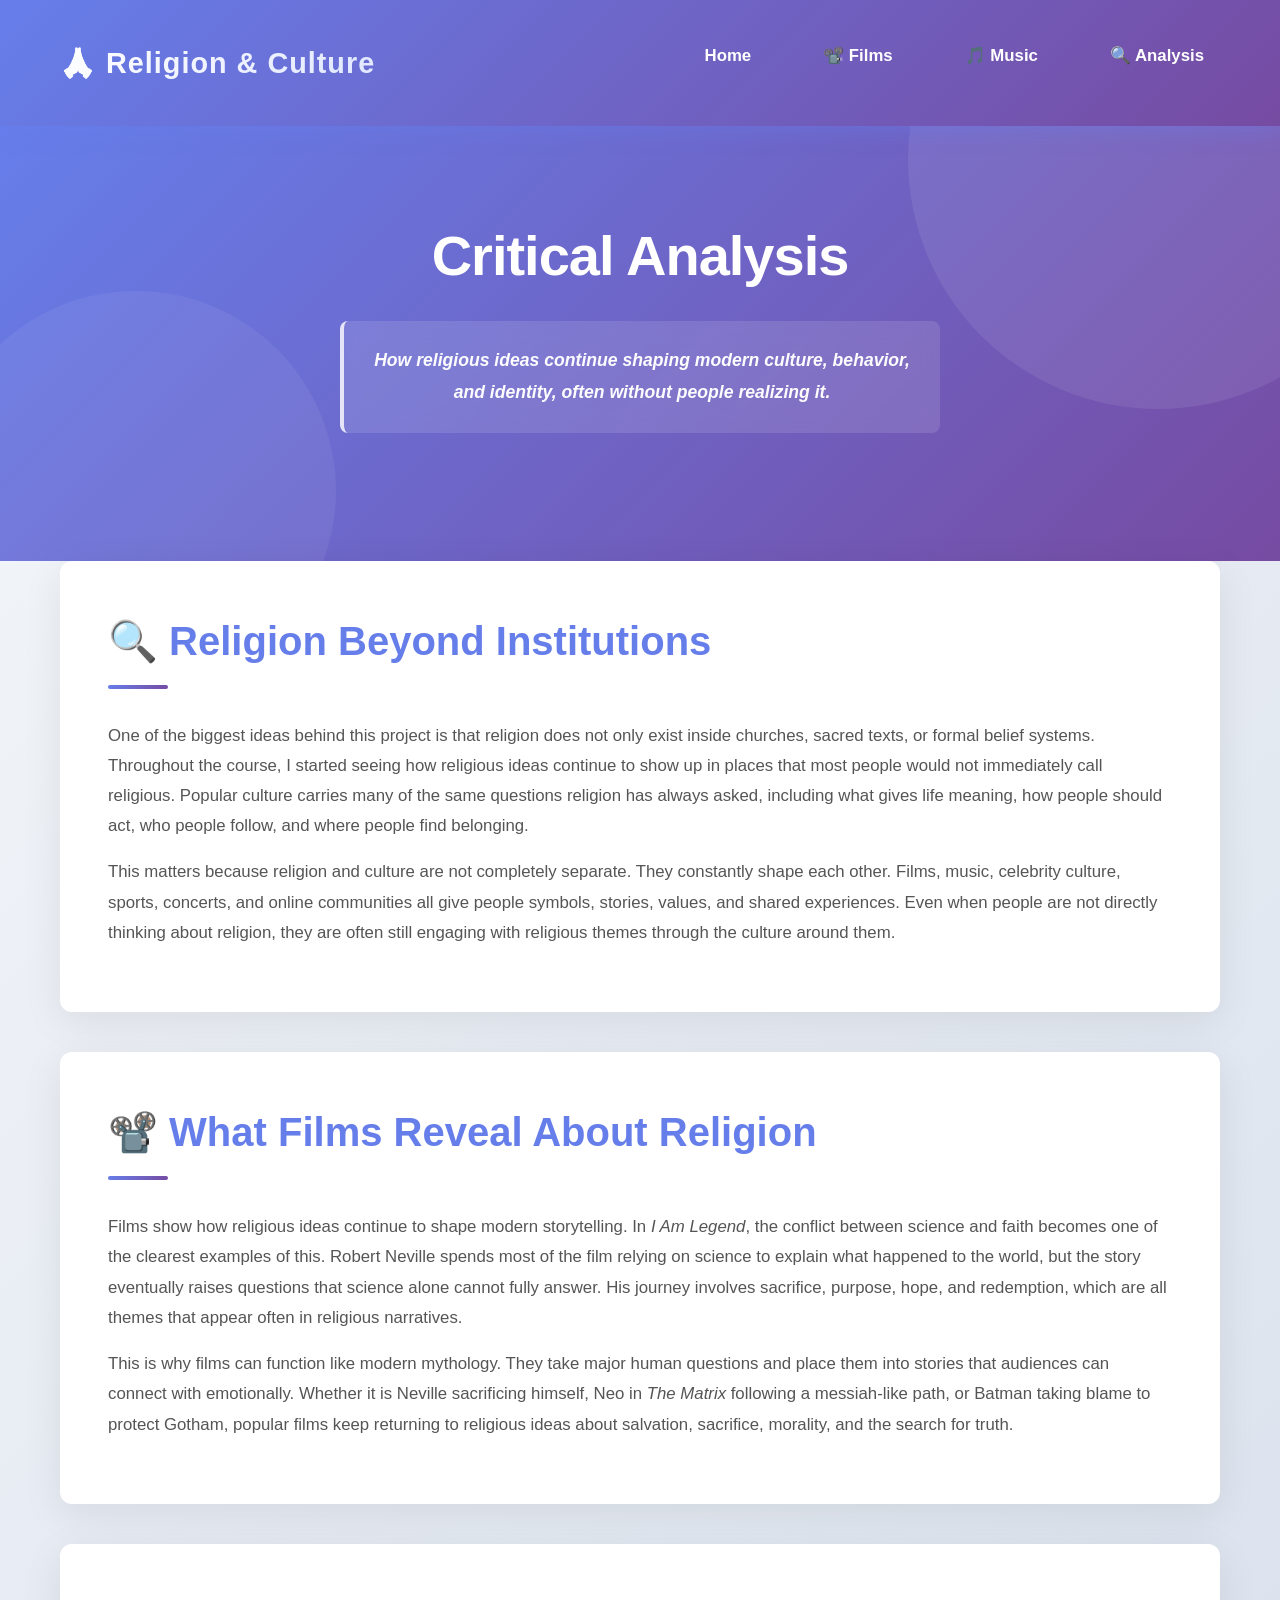
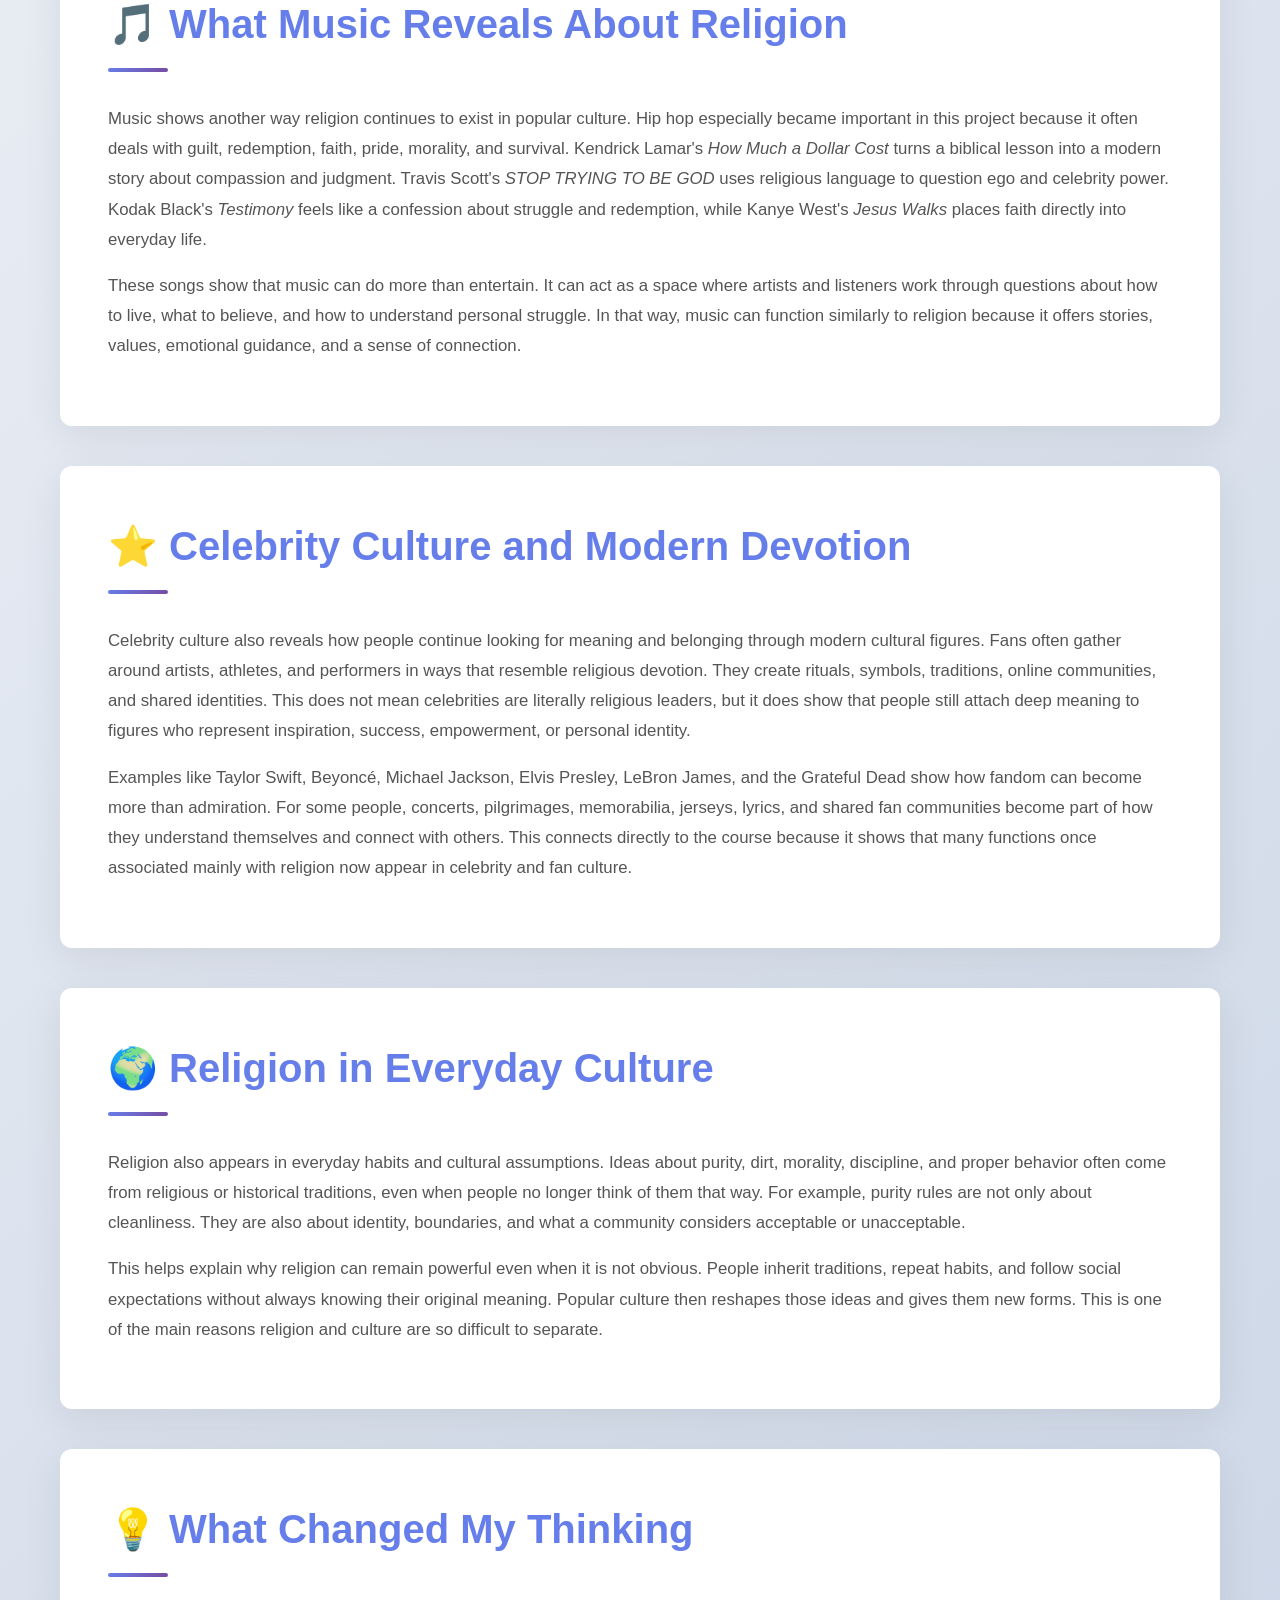
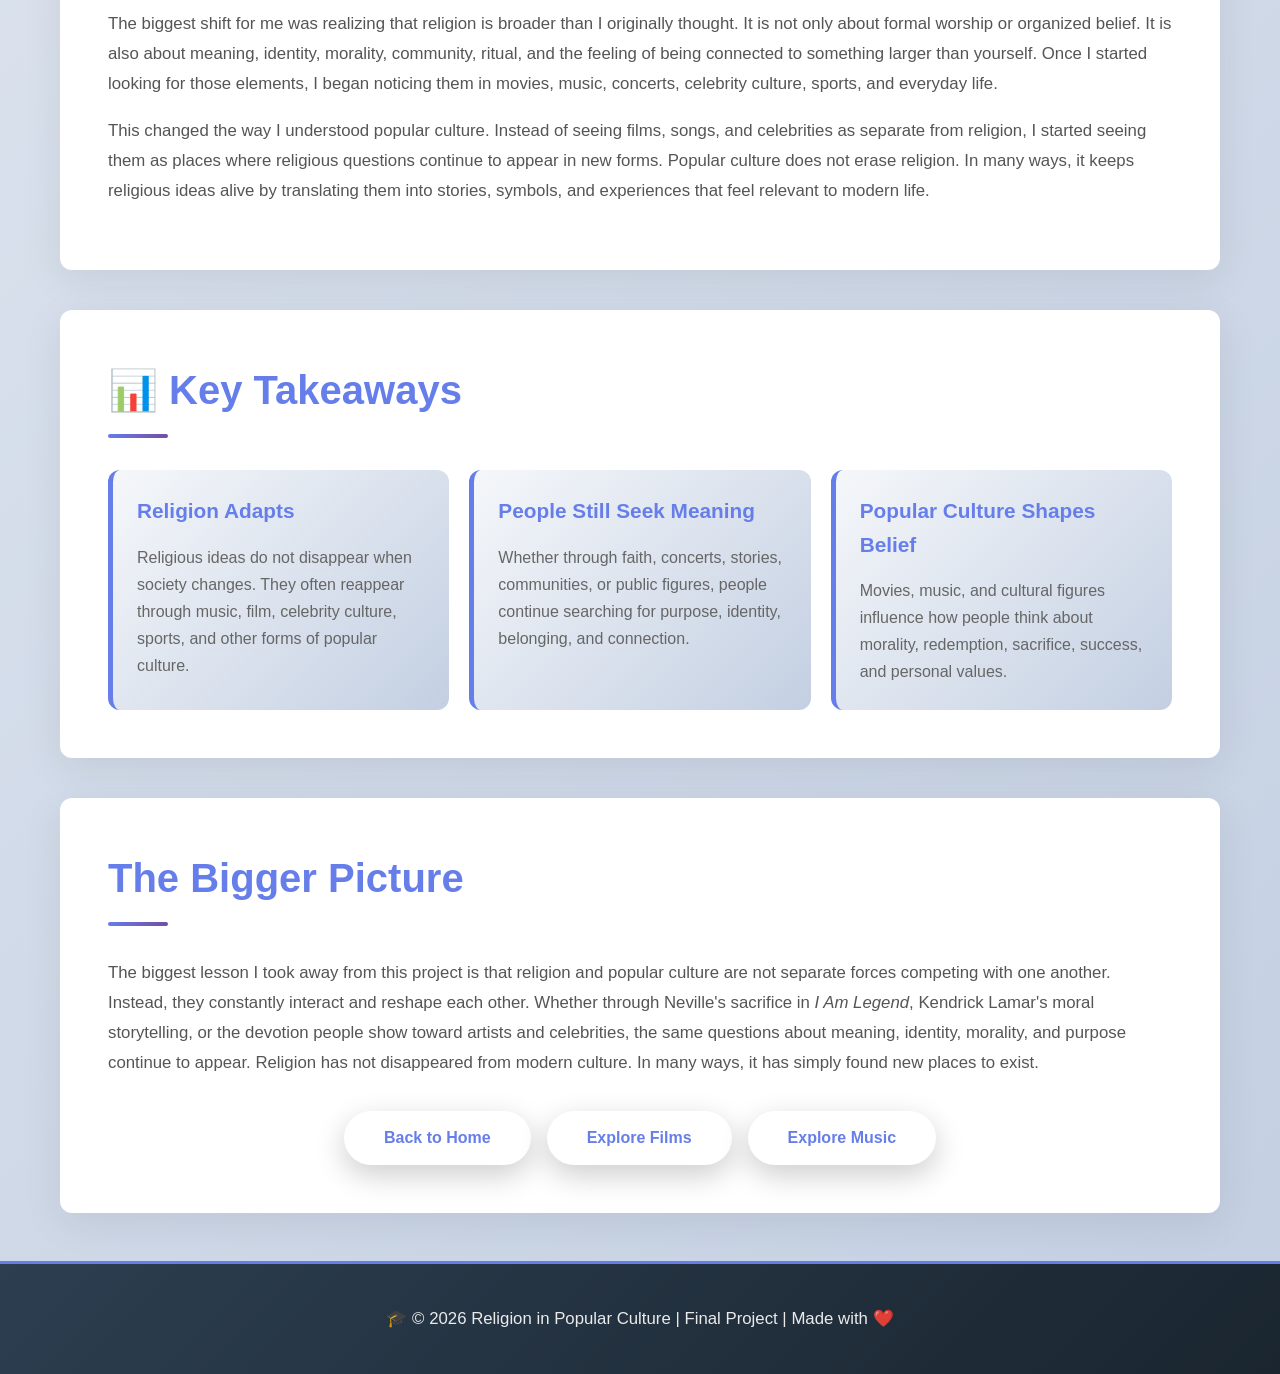
==== commit 31cf31b3: "Revise analysis content and section titles" ====
--- a/analysis.html
+++ b/analysis.html
@@ -23,128 +23,113 @@
         <div class="container">
             <h1>Critical Analysis</h1>
             <div class="thesis-line">
-            <p>How religious ideas continue shaping modern culture, behavior, and identity, often without people realizing it.</p>
+                <p>How religious ideas continue shaping modern culture, behavior, and identity, often without people realizing it.</p>
             </div>
+        </div>
     </header>
 
     <main class="container">
+
         <section>
             <h2>🔍 Religion Beyond Institutions</h2>
             <p>
-                Most people follow certain traditions or beliefs without ever questioning where they actually come from. Religion shapes values, behaviors, 
-                and ideas about right and wrong, while popular culture carries those same ideas into everyday life through music, traditions, and social habits. 
-                Even when people are not directly thinking about religion, its influence still shows up in the way they define morality, identity, and even cleanliness.
+                One of the biggest ideas behind this project is that religion does not only exist inside churches, sacred texts, or formal belief systems. Throughout the course, I started seeing how religious ideas continue to show up in places that most people would not immediately call religious. Popular culture carries many of the same questions religion has always asked, including what gives life meaning, how people should act, who people follow, and where people find belonging.
             </p>
             <p>
-                Religion doesn't just reflect culture—it constantly reshapes it. Popular culture doesn't simply repeat religious ideas; instead, it reshapes and 
-                challenges them in ways that feel more real and personal. Because of this, religion and culture constantly influence each other rather than existing 
-                separately.
+                This matters because religion and culture are not completely separate. They constantly shape each other. Films, music, celebrity culture, sports, concerts, and online communities all give people symbols, stories, values, and shared experiences. Even when people are not directly thinking about religion, they are often still engaging with religious themes through the culture around them.
             </p>
         </section>
 
         <section>
-            <h2>📖 Purity and Dirt: Religion in Everyday Life</h2>
+            <h2>📽️ What Films Reveal About Religion</h2>
             <p>
-                Purity and dirt represent one of the clearest ways religion becomes part of culture. Dirt doesn't simply mean something physically unclean—it 
-                represents something that feels out of place or socially wrong. Religious traditions use this idea by labeling certain actions, behaviors, and foods 
-                as pure or impure.
-            </p>
-
-            <h3>How Purity Rules Work</h3>
-            <p>
-                These rules do more than control behavior; they help create a sense of order and identity within a group. For example, many Muslims avoid eating pork, 
-                which is often explained by labeling pigs as dirty animals. However, the rule has deeper historical and religious meaning connected to survival, 
-                discipline, and the need to create clear boundaries between what is acceptable and what is not.
+                Films show how religious ideas continue to shape modern storytelling. In <em>I Am Legend</em>, the conflict between science and faith becomes one of the clearest examples of this. Robert Neville spends most of the film relying on science to explain what happened to the world, but the story eventually raises questions that science alone cannot fully answer. His journey involves sacrifice, purpose, hope, and redemption, which are all themes that appear often in religious narratives.
             </p>
             <p>
-                Over time, these rules become normal, so people follow them without always thinking about why. This process shows how religion moves beyond formal 
-                institutions and shapes everyday life. People inherit these ideas, repeat them, and rarely question them. As a result, purity becomes less about 
-                religion as a belief system and more about maintaining social order and identity.
-            </p>
-
-            <h3>Why This Matters</h3>
-            <p>
-                Understanding purity concepts helps explain why certain cultural practices persist even when their original religious purpose is no longer clear. 
-                It shows why it is difficult to separate what is religious from what is cultural. The two are closely connected and often overlap. This proves that 
-                religion does not only exist in churches or formal settings—it exists in everyday choices, habits, and ways of thinking.
+                This is why films can function like modern mythology. They take major human questions and place them into stories that audiences can connect with emotionally. Whether it is Neville sacrificing himself, Neo in <em>The Matrix</em> following a messiah-like path, or Batman taking blame to protect Gotham, popular films keep returning to religious ideas about salvation, sacrifice, morality, and the search for truth.
             </p>
         </section>
 
         <section>
-            <h2>🎭 How Culture Reinforces Religion</h2>
+            <h2>🎵 What Music Reveals About Religion</h2>
             <p>
-                Cultural traditions show how religious ideas stay present in everyday life, often without people noticing. Many practices that seem normal actually 
-                come from religious or historical backgrounds. Dietary rules, social behaviors, and expectations about how people should act often begin in specific 
-                belief systems but later become cultural habits.
+                Music shows another way religion continues to exist in popular culture. Hip hop especially became important in this project because it often deals with guilt, redemption, faith, pride, morality, and survival. Kendrick Lamar's <em>How Much a Dollar Cost</em> turns a biblical lesson into a modern story about compassion and judgment. Travis Scott's <em>STOP TRYING TO BE GOD</em> uses religious language to question ego and celebrity power. Kodak Black's <em>Testimony</em> feels like a confession about struggle and redemption, while Kanye West's <em>Jesus Walks</em> places faith directly into everyday life.
             </p>
             <p>
-                People continue to follow these practices because they feel natural, not because they actively think about them. This process strengthens values 
-                over time and makes them harder to question. Popular culture reflects existing beliefs while also strengthening commitment to them. This helps explain 
-                why certain traditions continue even when their original purpose is no longer clear.
-            </p>
-
-            <h3>Key Insight</h3>
-            <p>
-                <strong>Meaning is not fixed within a single worldview.</strong> It is created through interpretation. People engage with religious and cultural ideas 
-                differently depending on their perspective, experiences, and beliefs. Films, music, and cultural experiences all allow multiple interpretations to 
-                coexist, showing that meaning-making is personal and ongoing.
+                These songs show that music can do more than entertain. It can act as a space where artists and listeners work through questions about how to live, what to believe, and how to understand personal struggle. In that way, music can function similarly to religion because it offers stories, values, emotional guidance, and a sense of connection.
             </p>
         </section>
 
         <section>
-            <h2>🌍 The Modern Expansion of Religion</h2>
+            <h2>⭐ Celebrity Culture and Modern Devotion</h2>
             <p>
-                Looking ahead, many parts of modern culture will increasingly be recognized as connected to religion. Music, social movements, and online communities 
-                already create shared beliefs, routines, and identities that function in similar ways to traditional religion.
+                Celebrity culture also reveals how people continue looking for meaning and belonging through modern cultural figures. Fans often gather around artists, athletes, and performers in ways that resemble religious devotion. They create rituals, symbols, traditions, online communities, and shared identities. This does not mean celebrities are literally religious leaders, but it does show that people still attach deep meaning to figures who represent inspiration, success, empowerment, or personal identity.
             </p>
+            <p>
+                Examples like Taylor Swift, Beyoncé, Michael Jackson, Elvis Presley, LeBron James, and the Grateful Dead show how fandom can become more than admiration. For some people, concerts, pilgrimages, memorabilia, jerseys, lyrics, and shared fan communities become part of how they understand themselves and connect with others. This connects directly to the course because it shows that many functions once associated mainly with religion now appear in celebrity and fan culture.
+            </p>
+        </section>
 
-            <h3>New Forms of Spirituality</h3>
-            <div class="cards">
-                <div class="card">
-                    <h3>Communities & Gatherings</h3>
-                    <p>People gather in spaces like concerts, fan communities, and social movements. They form strong connections and adopt values that shape how they think and act.</p>
-                </div>
-                <div class="card">
-                    <h3>Shared Purpose</h3>
-                    <p>Experiences like concerts, protests, and online communities bring individuals together around something that feels larger than themselves, creating spiritual transcendence.</p>
-                </div>
-                <div class="card">
-                    <h3>Moral Authority</h3>
-                    <p>Cultural conversations about justice, identity, and morality now play a major role in defining what people see as right and wrong.</p>
-                </div>
-                <div class="card">
-                    <h3>Identity Formation</h3>
-                    <p>Religion and popular culture together shape how people understand themselves, their values, and their place in the world.</p>
-                </div>
-            </div>
+        <section>
+            <h2>🌍 Religion in Everyday Culture</h2>
+            <p>
+                Religion also appears in everyday habits and cultural assumptions. Ideas about purity, dirt, morality, discipline, and proper behavior often come from religious or historical traditions, even when people no longer think of them that way. For example, purity rules are not only about cleanliness. They are also about identity, boundaries, and what a community considers acceptable or unacceptable.
+            </p>
+            <p>
+                This helps explain why religion can remain powerful even when it is not obvious. People inherit traditions, repeat habits, and follow social expectations without always knowing their original meaning. Popular culture then reshapes those ideas and gives them new forms. This is one of the main reasons religion and culture are so difficult to separate.
+            </p>
+        </section>
 
-            <h3>The Shift</h3>
+        <section>
+            <h2>💡 What Changed My Thinking</h2>
             <p>
-                This shift doesn't weaken religion but expands its presence, showing that meaning and purpose come from both traditional belief systems and evolving 
-                cultural experiences. Religion and popular culture cannot be separated because they constantly reshape each other over time.
+                The biggest shift for me was realizing that religion is broader than I originally thought. It is not only about formal worship or organized belief. It is also about meaning, identity, morality, community, ritual, and the feeling of being connected to something larger than yourself. Once I started looking for those elements, I began noticing them in movies, music, concerts, celebrity culture, sports, and everyday life.
+            </p>
+            <p>
+                This changed the way I understood popular culture. Instead of seeing films, songs, and celebrities as separate from religion, I started seeing them as places where religious questions continue to appear in new forms. Popular culture does not erase religion. In many ways, it keeps religious ideas alive by translating them into stories, symbols, and experiences that feel relevant to modern life.
             </p>
         </section>
 
         <section>
             <h2>📊 Key Takeaways</h2>
-            <ul>
-                <li><strong>Religious ideas about purity, morality, and identity still influence everyday life,</strong> often without people realizing it.</li>
-                <li><strong>Popular culture pushes those same ideas into new contexts</strong> and forces reflection.</li>
-                <li><strong>Music, traditions, and social habits reveal this ongoing exchange</strong> between religion and culture.</li>
-                <li><strong>Religious meaning does not stay confined to sacred texts</strong> but becomes part of daily life.</li>
-                <li><strong>Morality and meaning are not fixed,</strong> but continuously shaped by the interaction between religion and culture.</li>
-            </ul>
+
+            <div class="cards">
+                <div class="card">
+                    <h3>Religion Adapts</h3>
+                    <p>
+                        Religious ideas do not disappear when society changes. They often reappear through music, film, celebrity culture, sports, and other forms of popular culture.
+                    </p>
+                </div>
+
+                <div class="card">
+                    <h3>People Still Seek Meaning</h3>
+                    <p>
+                        Whether through faith, concerts, stories, communities, or public figures, people continue searching for purpose, identity, belonging, and connection.
+                    </p>
+                </div>
+
+                <div class="card">
+                    <h3>Popular Culture Shapes Belief</h3>
+                    <p>
+                        Movies, music, and cultural figures influence how people think about morality, redemption, sacrifice, success, and personal values.
+                    </p>
+                </div>
+            </div>
         </section>
 
         <section class="cta">
             <h2>The Bigger Picture</h2>
-            <p>Religion and popular culture are deeply intertwined. Whether through the sacrifice of a lone survivor in a post-apocalyptic film, the moral guidance in hip hop, or the devotion fans show to celebrities, these intersections reveal our collective search for meaning.</p>
+            <p>
+                The biggest lesson I took away from this project is that religion and popular culture are not separate forces competing with one another. Instead, they constantly interact and reshape each other. Whether through Neville's sacrifice in <em>I Am Legend</em>, Kendrick Lamar's moral storytelling, or the devotion people show toward artists and celebrities, the same questions about meaning, identity, morality, and purpose continue to appear. Religion has not disappeared from modern culture. In many ways, it has simply found new places to exist.
+            </p>
+
             <div style="display: flex; gap: 1rem; justify-content: center; flex-wrap: wrap;">
                 <a href="index.html" class="cta-button">Back to Home</a>
                 <a href="movies.html" class="cta-button">Explore Films</a>
                 <a href="music.html" class="cta-button">Explore Music</a>
             </div>
         </section>
+
     </main>
 
     <footer>
--- a/style.css
+++ b/style.css
@@ -188,6 +188,10 @@
     max-width: 600px;
     animation: slideInUp 0.8s ease 0.4s both;
     backdrop-filter: blur(10px);
+}
+
+.thesis-line-expanded {
+    max-width: 690px;
 }
 
 .thesis-line p {
@@ -339,14 +343,14 @@
 /* ===== CARDS ===== */
 .cards {
     display: grid;
-    grid-template-columns: repeat(auto-fit, minmax(280px, 1fr));
-    gap: 2rem;
+    grid-template-columns: repeat(3, minmax(220px, 1fr));
+    gap: 1.25rem;
     margin-top: 2rem;
 }
 
 .card {
     background: linear-gradient(135deg, #f5f7fa 0%, #c3cfe2 100%);
-    padding: 2rem;
+    padding: 1.5rem;
     border-radius: 12px;
     border-left: 5px solid #667eea;
     transition: all 0.4s cubic-bezier(0.175, 0.885, 0.32, 1.275);
@@ -566,6 +570,22 @@
     text-align: center;
 }
 
+/* ===== REFLECTION SECTION ===== */
+.reflection-section {
+    background: linear-gradient(to bottom, rgba(102, 126, 234, 0.08), rgba(118, 75, 162, 0.08));
+    border-left: 5px solid #667eea;
+}
+
+.reflection-section h2 {
+    color: #667eea;
+}
+
+.reflection-section p {
+    color: #444;
+    font-size: 1.1rem;
+    line-height: 1.9;
+}
+
 /* ===== CTA FINAL SECTION ===== */
 .cta-final {
     background: linear-gradient(135deg, #667eea 0%, #764ba2 100%);
@@ -620,8 +640,10 @@
         max-width: 90%;
     }
 
-    .thesis-line {
+    .thesis-line,
+    .thesis-line-expanded {
         padding: 1rem;
+        max-width: 90%;
     }
 
     .thesis-line p {
@@ -703,4 +725,22 @@
         font-size: 0.95rem;
         margin: 0.5rem 0;
     }
-}+}
+
+
+.other-films-section {
+    margin-top: 5rem;
+}
+
+.movie-card-row {
+    display: grid;
+    grid-template-columns: repeat(3, minmax(0, 1fr));
+    gap: 2rem;
+    margin-top: 2rem;
+}
+
+@media (max-width: 900px) {
+    .movie-card-row {
+        grid-template-columns: 1fr;
+    }
+}
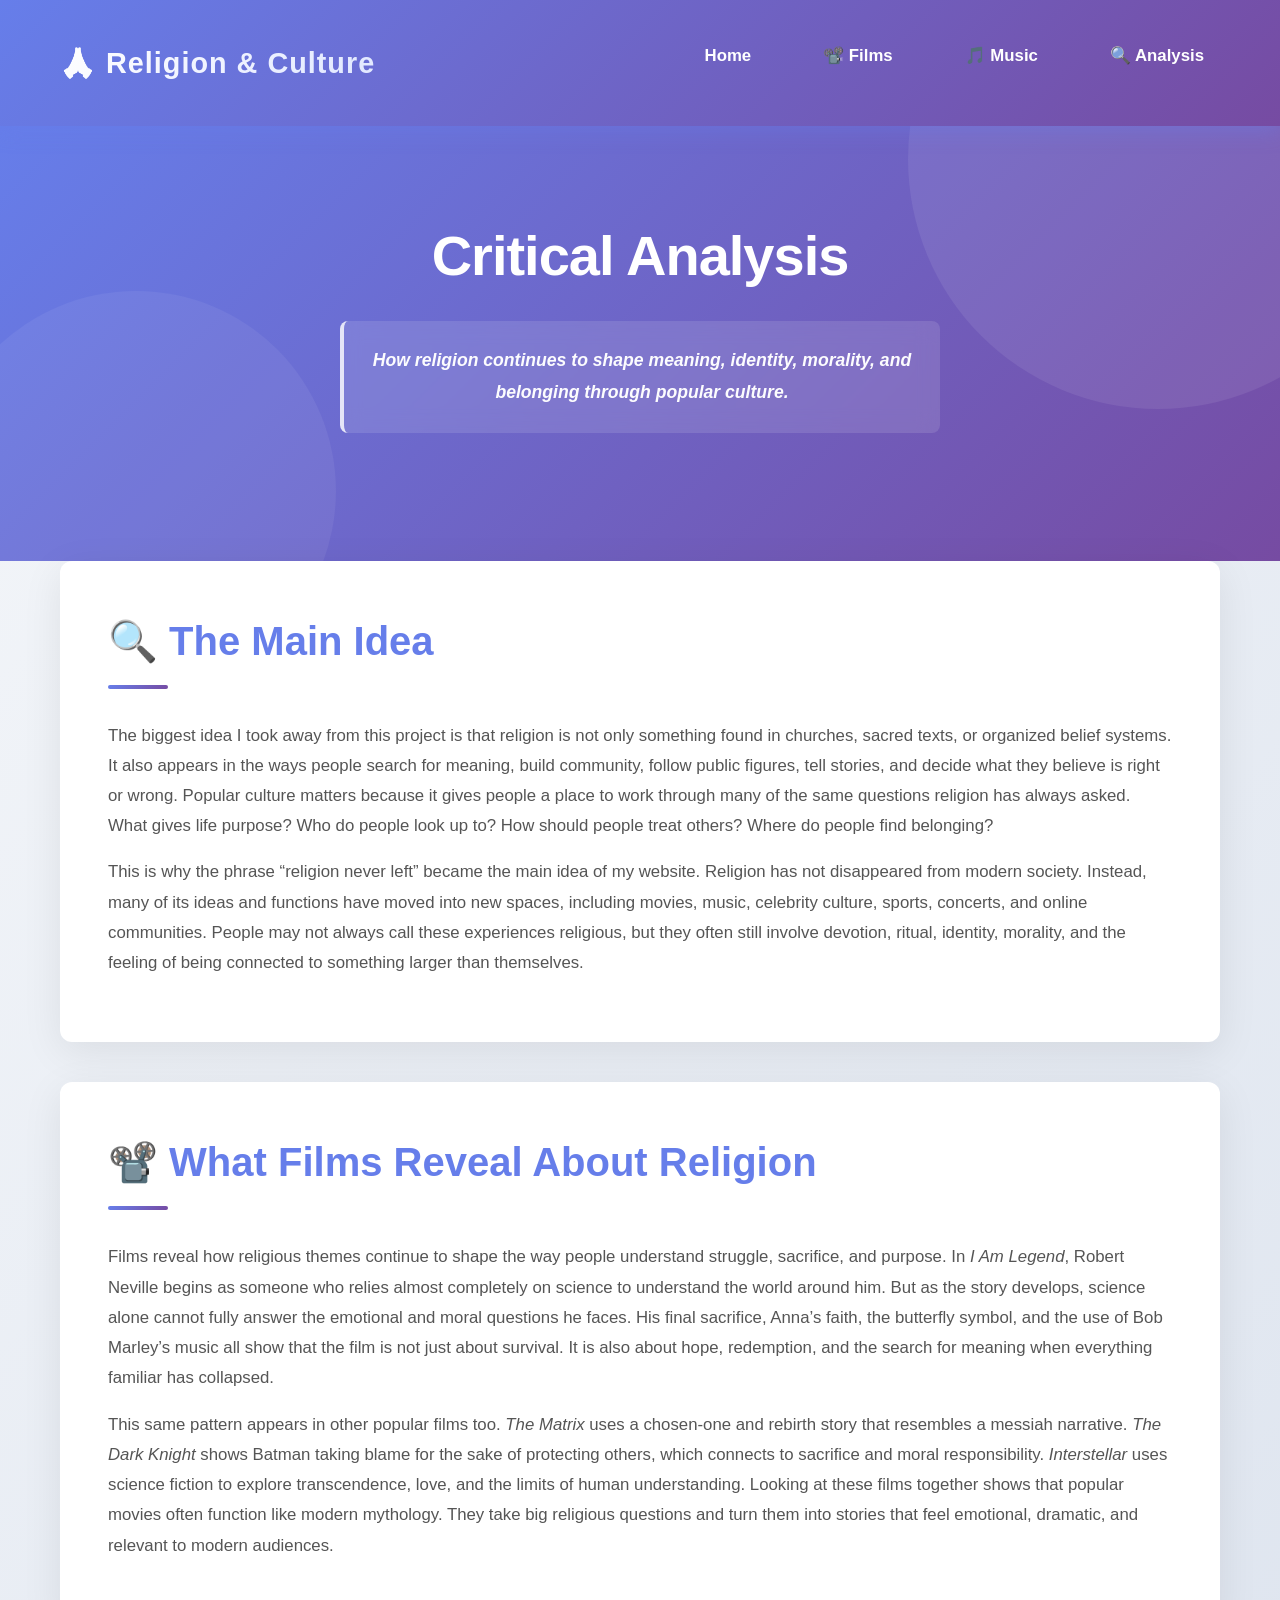
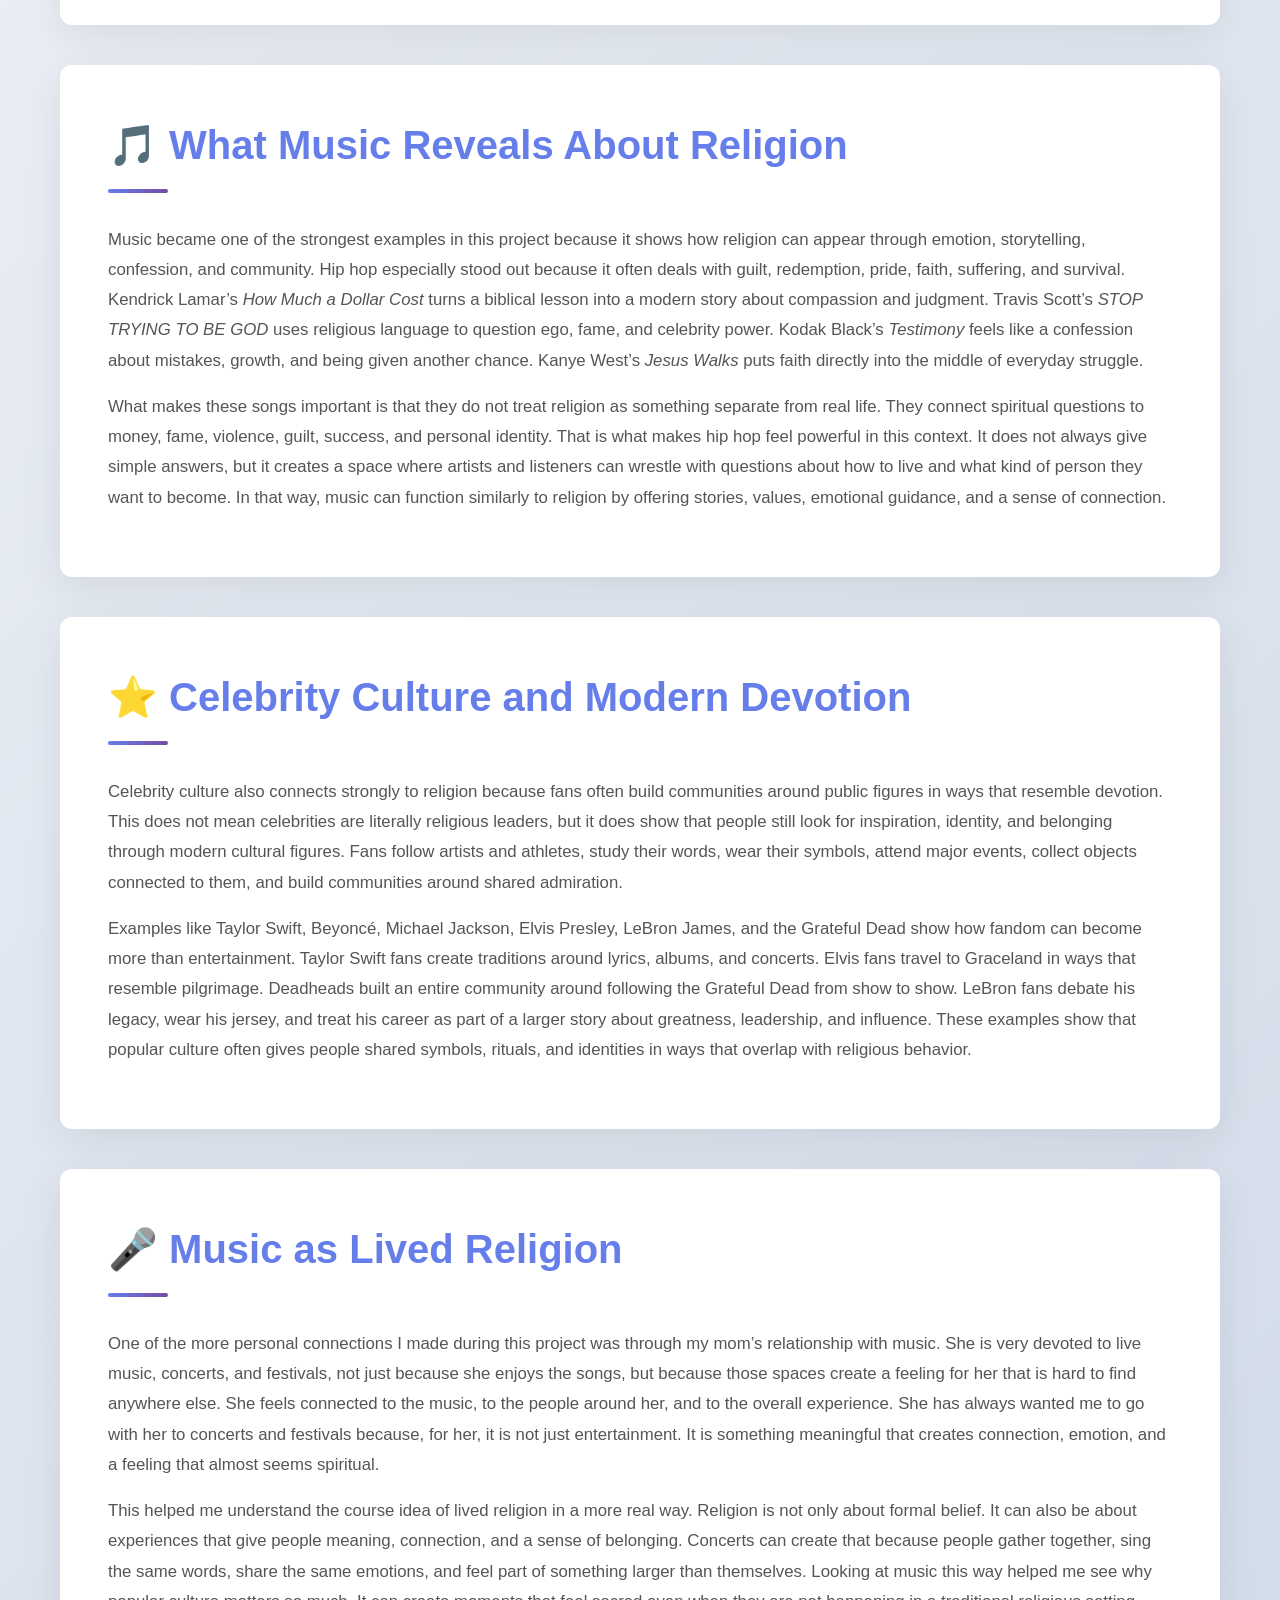
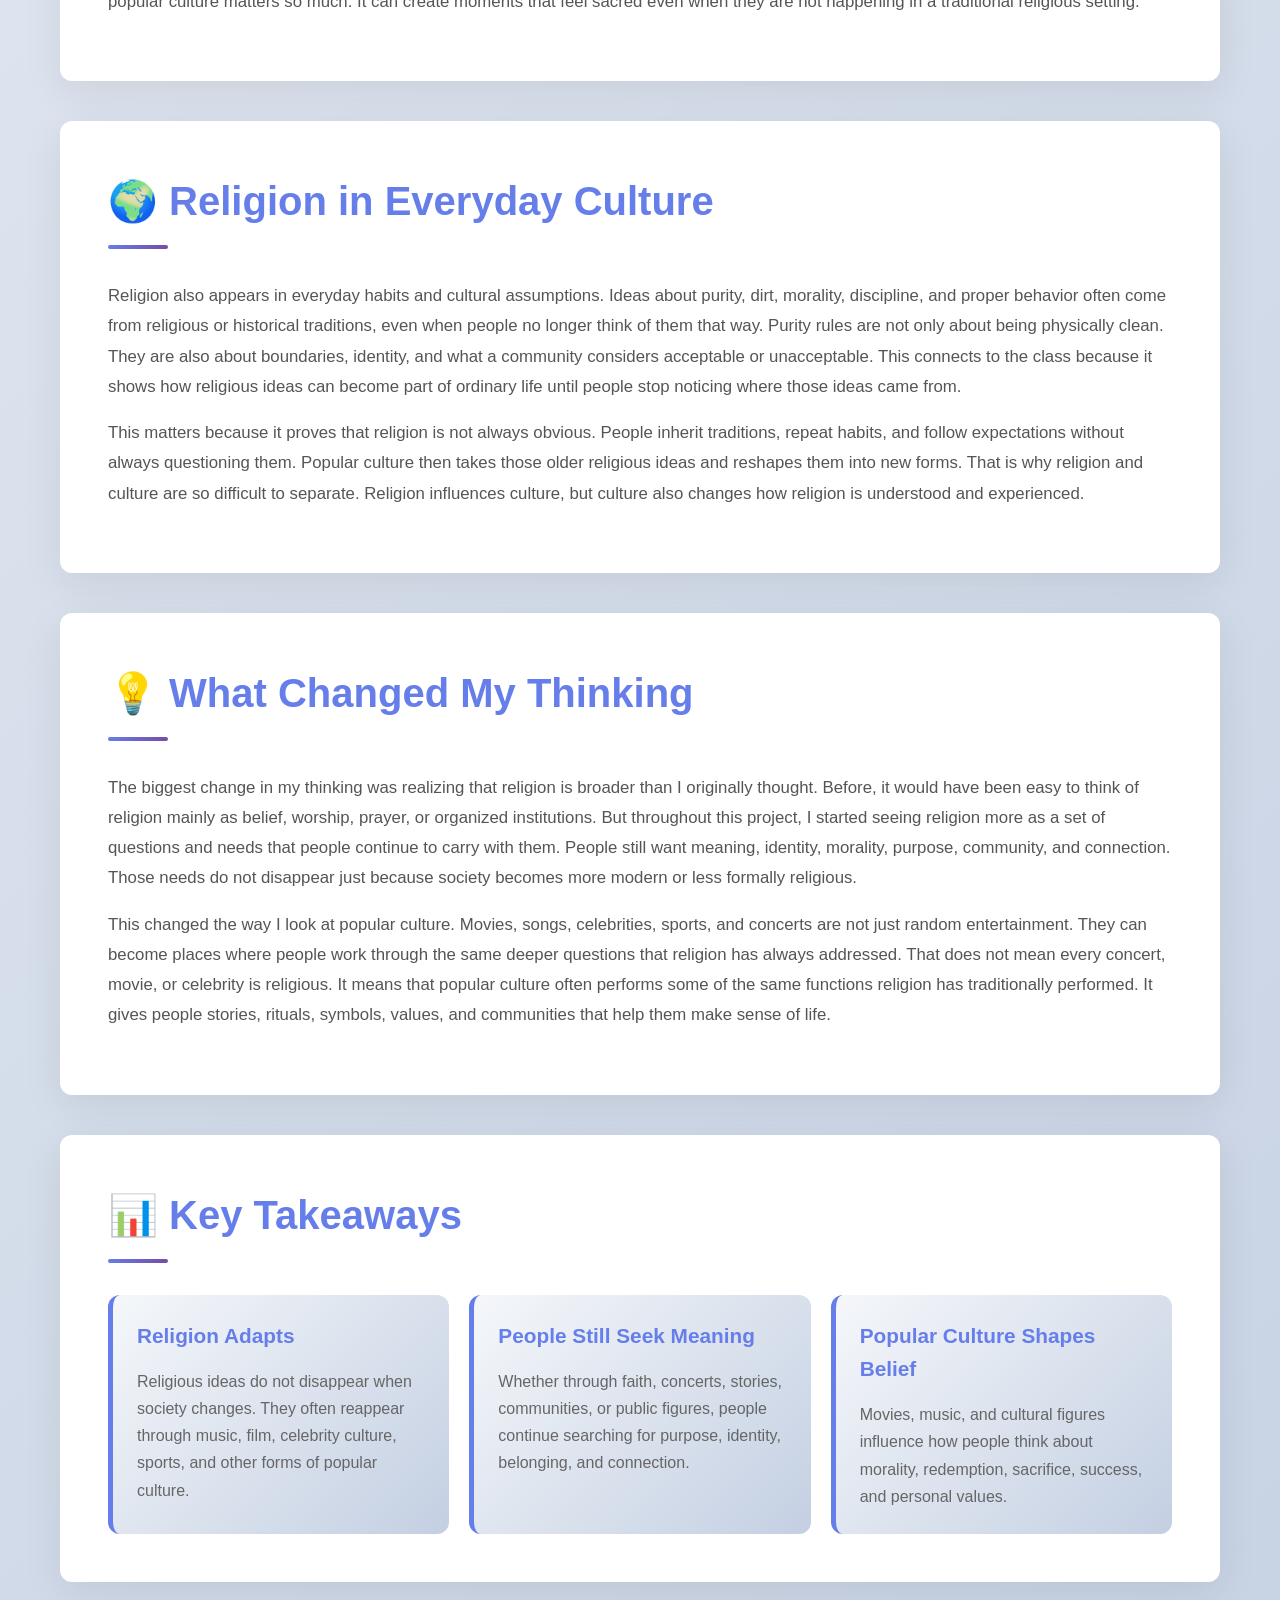
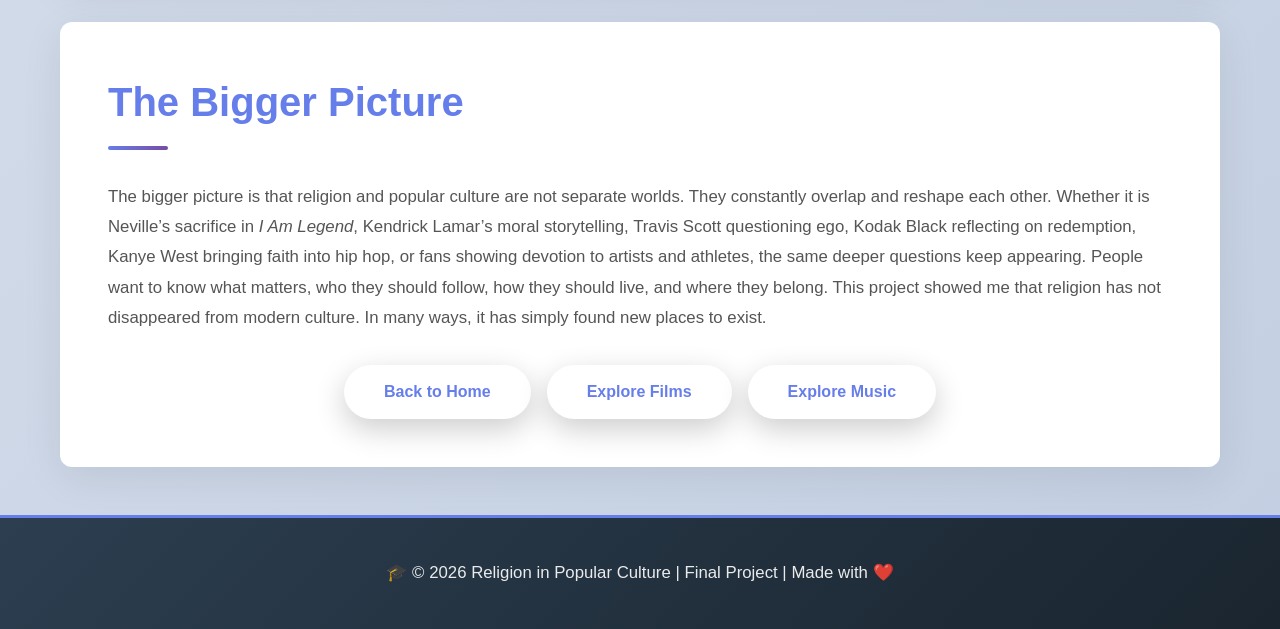
==== commit dc966821: "Revise analysis content for clarity and depth" ====
--- a/analysis.html
+++ b/analysis.html
@@ -23,7 +23,7 @@
         <div class="container">
             <h1>Critical Analysis</h1>
             <div class="thesis-line">
-                <p>How religious ideas continue shaping modern culture, behavior, and identity, often without people realizing it.</p>
+                <p>How religion continues to shape meaning, identity, morality, and belonging through popular culture.</p>
             </div>
         </div>
     </header>
@@ -31,62 +31,72 @@
     <main class="container">
 
         <section>
-            <h2>🔍 Religion Beyond Institutions</h2>
+            <h2>🔍 The Main Idea</h2>
             <p>
-                One of the biggest ideas behind this project is that religion does not only exist inside churches, sacred texts, or formal belief systems. Throughout the course, I started seeing how religious ideas continue to show up in places that most people would not immediately call religious. Popular culture carries many of the same questions religion has always asked, including what gives life meaning, how people should act, who people follow, and where people find belonging.
+                The biggest idea I took away from this project is that religion is not only something found in churches, sacred texts, or organized belief systems. It also appears in the ways people search for meaning, build community, follow public figures, tell stories, and decide what they believe is right or wrong. Popular culture matters because it gives people a place to work through many of the same questions religion has always asked. What gives life purpose? Who do people look up to? How should people treat others? Where do people find belonging?
             </p>
             <p>
-                This matters because religion and culture are not completely separate. They constantly shape each other. Films, music, celebrity culture, sports, concerts, and online communities all give people symbols, stories, values, and shared experiences. Even when people are not directly thinking about religion, they are often still engaging with religious themes through the culture around them.
+                This is why the phrase “religion never left” became the main idea of my website. Religion has not disappeared from modern society. Instead, many of its ideas and functions have moved into new spaces, including movies, music, celebrity culture, sports, concerts, and online communities. People may not always call these experiences religious, but they often still involve devotion, ritual, identity, morality, and the feeling of being connected to something larger than themselves.
             </p>
         </section>
 
         <section>
             <h2>📽️ What Films Reveal About Religion</h2>
             <p>
-                Films show how religious ideas continue to shape modern storytelling. In <em>I Am Legend</em>, the conflict between science and faith becomes one of the clearest examples of this. Robert Neville spends most of the film relying on science to explain what happened to the world, but the story eventually raises questions that science alone cannot fully answer. His journey involves sacrifice, purpose, hope, and redemption, which are all themes that appear often in religious narratives.
+                Films reveal how religious themes continue to shape the way people understand struggle, sacrifice, and purpose. In <em>I Am Legend</em>, Robert Neville begins as someone who relies almost completely on science to understand the world around him. But as the story develops, science alone cannot fully answer the emotional and moral questions he faces. His final sacrifice, Anna’s faith, the butterfly symbol, and the use of Bob Marley’s music all show that the film is not just about survival. It is also about hope, redemption, and the search for meaning when everything familiar has collapsed.
             </p>
             <p>
-                This is why films can function like modern mythology. They take major human questions and place them into stories that audiences can connect with emotionally. Whether it is Neville sacrificing himself, Neo in <em>The Matrix</em> following a messiah-like path, or Batman taking blame to protect Gotham, popular films keep returning to religious ideas about salvation, sacrifice, morality, and the search for truth.
+                This same pattern appears in other popular films too. <em>The Matrix</em> uses a chosen-one and rebirth story that resembles a messiah narrative. <em>The Dark Knight</em> shows Batman taking blame for the sake of protecting others, which connects to sacrifice and moral responsibility. <em>Interstellar</em> uses science fiction to explore transcendence, love, and the limits of human understanding. Looking at these films together shows that popular movies often function like modern mythology. They take big religious questions and turn them into stories that feel emotional, dramatic, and relevant to modern audiences.
             </p>
         </section>
 
         <section>
             <h2>🎵 What Music Reveals About Religion</h2>
             <p>
-                Music shows another way religion continues to exist in popular culture. Hip hop especially became important in this project because it often deals with guilt, redemption, faith, pride, morality, and survival. Kendrick Lamar's <em>How Much a Dollar Cost</em> turns a biblical lesson into a modern story about compassion and judgment. Travis Scott's <em>STOP TRYING TO BE GOD</em> uses religious language to question ego and celebrity power. Kodak Black's <em>Testimony</em> feels like a confession about struggle and redemption, while Kanye West's <em>Jesus Walks</em> places faith directly into everyday life.
+                Music became one of the strongest examples in this project because it shows how religion can appear through emotion, storytelling, confession, and community. Hip hop especially stood out because it often deals with guilt, redemption, pride, faith, suffering, and survival. Kendrick Lamar’s <em>How Much a Dollar Cost</em> turns a biblical lesson into a modern story about compassion and judgment. Travis Scott’s <em>STOP TRYING TO BE GOD</em> uses religious language to question ego, fame, and celebrity power. Kodak Black’s <em>Testimony</em> feels like a confession about mistakes, growth, and being given another chance. Kanye West’s <em>Jesus Walks</em> puts faith directly into the middle of everyday struggle.
             </p>
             <p>
-                These songs show that music can do more than entertain. It can act as a space where artists and listeners work through questions about how to live, what to believe, and how to understand personal struggle. In that way, music can function similarly to religion because it offers stories, values, emotional guidance, and a sense of connection.
+                What makes these songs important is that they do not treat religion as something separate from real life. They connect spiritual questions to money, fame, violence, guilt, success, and personal identity. That is what makes hip hop feel powerful in this context. It does not always give simple answers, but it creates a space where artists and listeners can wrestle with questions about how to live and what kind of person they want to become. In that way, music can function similarly to religion by offering stories, values, emotional guidance, and a sense of connection.
             </p>
         </section>
 
         <section>
             <h2>⭐ Celebrity Culture and Modern Devotion</h2>
             <p>
-                Celebrity culture also reveals how people continue looking for meaning and belonging through modern cultural figures. Fans often gather around artists, athletes, and performers in ways that resemble religious devotion. They create rituals, symbols, traditions, online communities, and shared identities. This does not mean celebrities are literally religious leaders, but it does show that people still attach deep meaning to figures who represent inspiration, success, empowerment, or personal identity.
+                Celebrity culture also connects strongly to religion because fans often build communities around public figures in ways that resemble devotion. This does not mean celebrities are literally religious leaders, but it does show that people still look for inspiration, identity, and belonging through modern cultural figures. Fans follow artists and athletes, study their words, wear their symbols, attend major events, collect objects connected to them, and build communities around shared admiration.
             </p>
             <p>
-                Examples like Taylor Swift, Beyoncé, Michael Jackson, Elvis Presley, LeBron James, and the Grateful Dead show how fandom can become more than admiration. For some people, concerts, pilgrimages, memorabilia, jerseys, lyrics, and shared fan communities become part of how they understand themselves and connect with others. This connects directly to the course because it shows that many functions once associated mainly with religion now appear in celebrity and fan culture.
+                Examples like Taylor Swift, Beyoncé, Michael Jackson, Elvis Presley, LeBron James, and the Grateful Dead show how fandom can become more than entertainment. Taylor Swift fans create traditions around lyrics, albums, and concerts. Elvis fans travel to Graceland in ways that resemble pilgrimage. Deadheads built an entire community around following the Grateful Dead from show to show. LeBron fans debate his legacy, wear his jersey, and treat his career as part of a larger story about greatness, leadership, and influence. These examples show that popular culture often gives people shared symbols, rituals, and identities in ways that overlap with religious behavior.
+            </p>
+        </section>
+
+        <section>
+            <h2>🎤 Music as Lived Religion</h2>
+            <p>
+                One of the more personal connections I made during this project was through my mom’s relationship with music. She is very devoted to live music, concerts, and festivals, not just because she enjoys the songs, but because those spaces create a feeling for her that is hard to find anywhere else. She feels connected to the music, to the people around her, and to the overall experience. She has always wanted me to go with her to concerts and festivals because, for her, it is not just entertainment. It is something meaningful that creates connection, emotion, and a feeling that almost seems spiritual.
+            </p>
+            <p>
+                This helped me understand the course idea of lived religion in a more real way. Religion is not only about formal belief. It can also be about experiences that give people meaning, connection, and a sense of belonging. Concerts can create that because people gather together, sing the same words, share the same emotions, and feel part of something larger than themselves. Looking at music this way helped me see why popular culture matters so much. It can create moments that feel sacred even when they are not happening in a traditional religious setting.
             </p>
         </section>
 
         <section>
             <h2>🌍 Religion in Everyday Culture</h2>
             <p>
-                Religion also appears in everyday habits and cultural assumptions. Ideas about purity, dirt, morality, discipline, and proper behavior often come from religious or historical traditions, even when people no longer think of them that way. For example, purity rules are not only about cleanliness. They are also about identity, boundaries, and what a community considers acceptable or unacceptable.
+                Religion also appears in everyday habits and cultural assumptions. Ideas about purity, dirt, morality, discipline, and proper behavior often come from religious or historical traditions, even when people no longer think of them that way. Purity rules are not only about being physically clean. They are also about boundaries, identity, and what a community considers acceptable or unacceptable. This connects to the class because it shows how religious ideas can become part of ordinary life until people stop noticing where those ideas came from.
             </p>
             <p>
-                This helps explain why religion can remain powerful even when it is not obvious. People inherit traditions, repeat habits, and follow social expectations without always knowing their original meaning. Popular culture then reshapes those ideas and gives them new forms. This is one of the main reasons religion and culture are so difficult to separate.
+                This matters because it proves that religion is not always obvious. People inherit traditions, repeat habits, and follow expectations without always questioning them. Popular culture then takes those older religious ideas and reshapes them into new forms. That is why religion and culture are so difficult to separate. Religion influences culture, but culture also changes how religion is understood and experienced.
             </p>
         </section>
 
         <section>
             <h2>💡 What Changed My Thinking</h2>
             <p>
-                The biggest shift for me was realizing that religion is broader than I originally thought. It is not only about formal worship or organized belief. It is also about meaning, identity, morality, community, ritual, and the feeling of being connected to something larger than yourself. Once I started looking for those elements, I began noticing them in movies, music, concerts, celebrity culture, sports, and everyday life.
+                The biggest change in my thinking was realizing that religion is broader than I originally thought. Before, it would have been easy to think of religion mainly as belief, worship, prayer, or organized institutions. But throughout this project, I started seeing religion more as a set of questions and needs that people continue to carry with them. People still want meaning, identity, morality, purpose, community, and connection. Those needs do not disappear just because society becomes more modern or less formally religious.
             </p>
             <p>
-                This changed the way I understood popular culture. Instead of seeing films, songs, and celebrities as separate from religion, I started seeing them as places where religious questions continue to appear in new forms. Popular culture does not erase religion. In many ways, it keeps religious ideas alive by translating them into stories, symbols, and experiences that feel relevant to modern life.
+                This changed the way I look at popular culture. Movies, songs, celebrities, sports, and concerts are not just random entertainment. They can become places where people work through the same deeper questions that religion has always addressed. That does not mean every concert, movie, or celebrity is religious. It means that popular culture often performs some of the same functions religion has traditionally performed. It gives people stories, rituals, symbols, values, and communities that help them make sense of life.
             </p>
         </section>
 
@@ -120,7 +130,7 @@
         <section class="cta">
             <h2>The Bigger Picture</h2>
             <p>
-                The biggest lesson I took away from this project is that religion and popular culture are not separate forces competing with one another. Instead, they constantly interact and reshape each other. Whether through Neville's sacrifice in <em>I Am Legend</em>, Kendrick Lamar's moral storytelling, or the devotion people show toward artists and celebrities, the same questions about meaning, identity, morality, and purpose continue to appear. Religion has not disappeared from modern culture. In many ways, it has simply found new places to exist.
+                The bigger picture is that religion and popular culture are not separate worlds. They constantly overlap and reshape each other. Whether it is Neville’s sacrifice in <em>I Am Legend</em>, Kendrick Lamar’s moral storytelling, Travis Scott questioning ego, Kodak Black reflecting on redemption, Kanye West bringing faith into hip hop, or fans showing devotion to artists and athletes, the same deeper questions keep appearing. People want to know what matters, who they should follow, how they should live, and where they belong. This project showed me that religion has not disappeared from modern culture. In many ways, it has simply found new places to exist.
             </p>
 
             <div style="display: flex; gap: 1rem; justify-content: center; flex-wrap: wrap;">
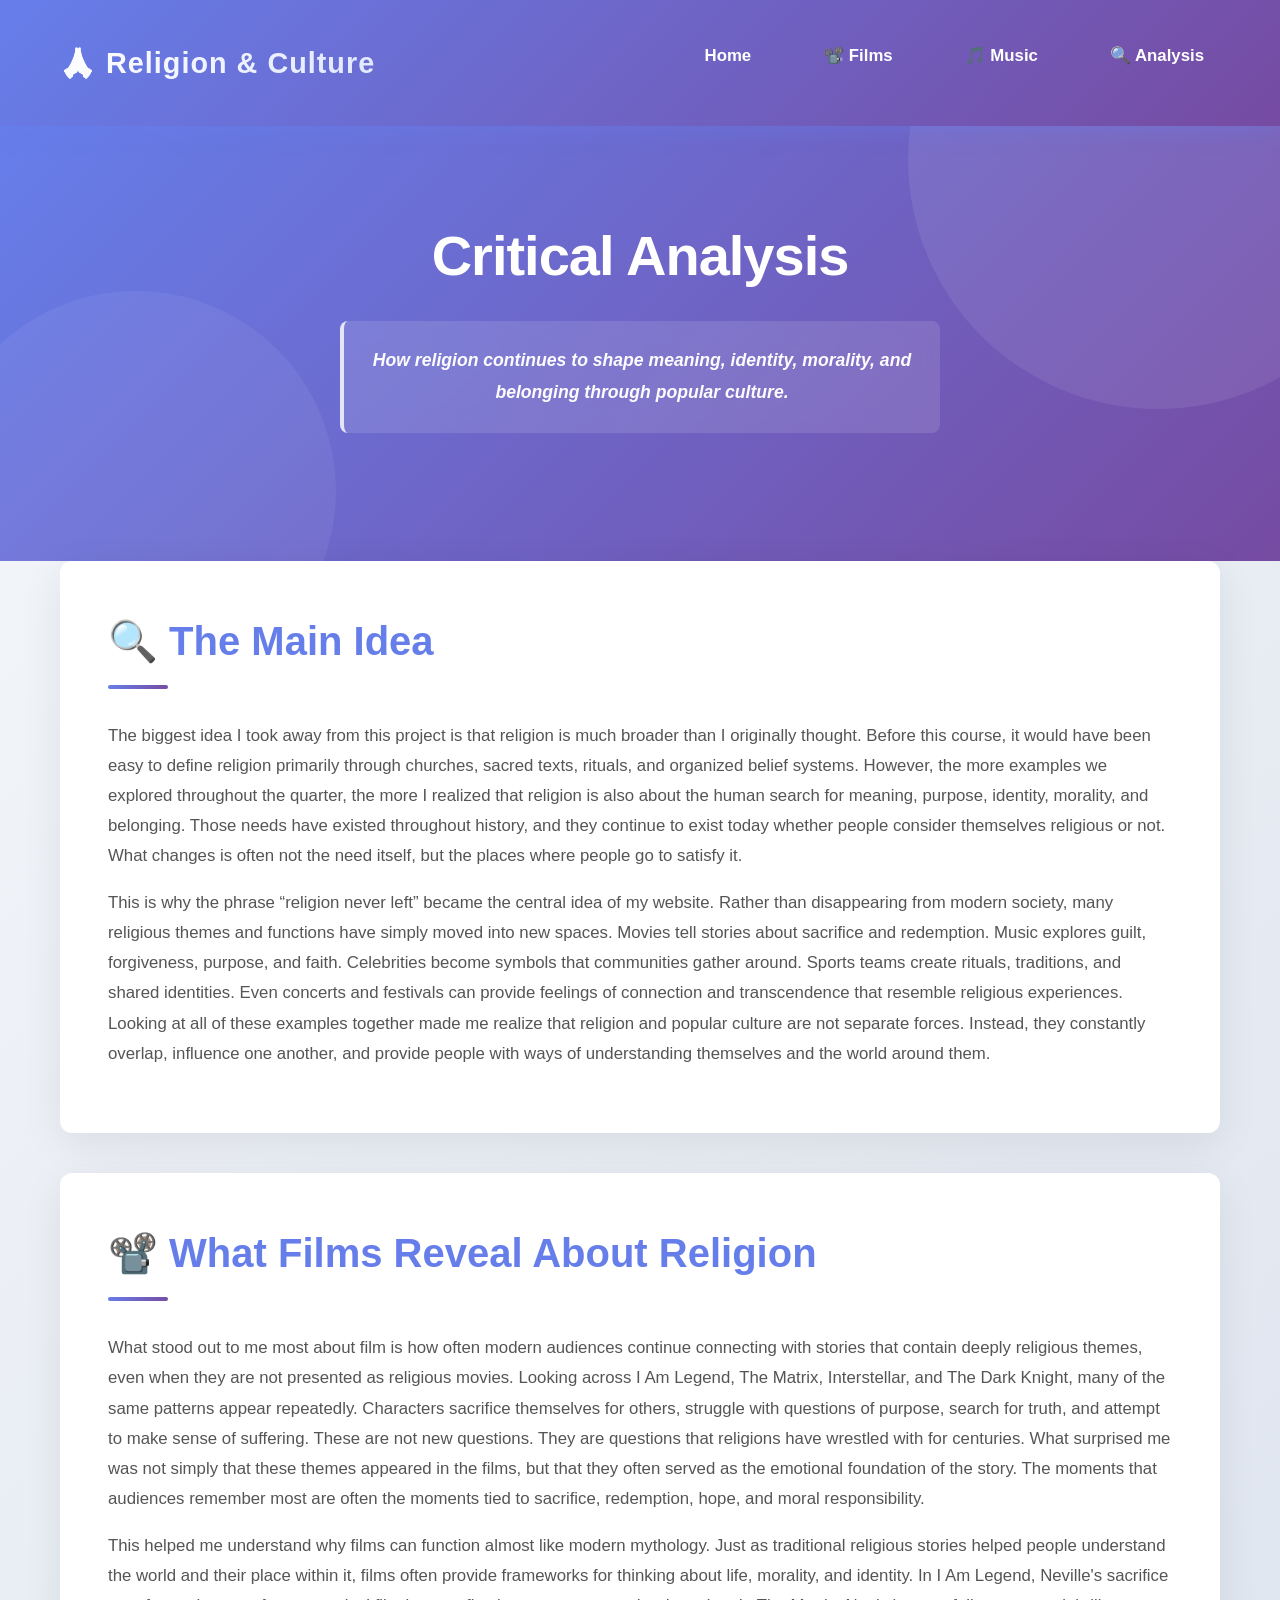
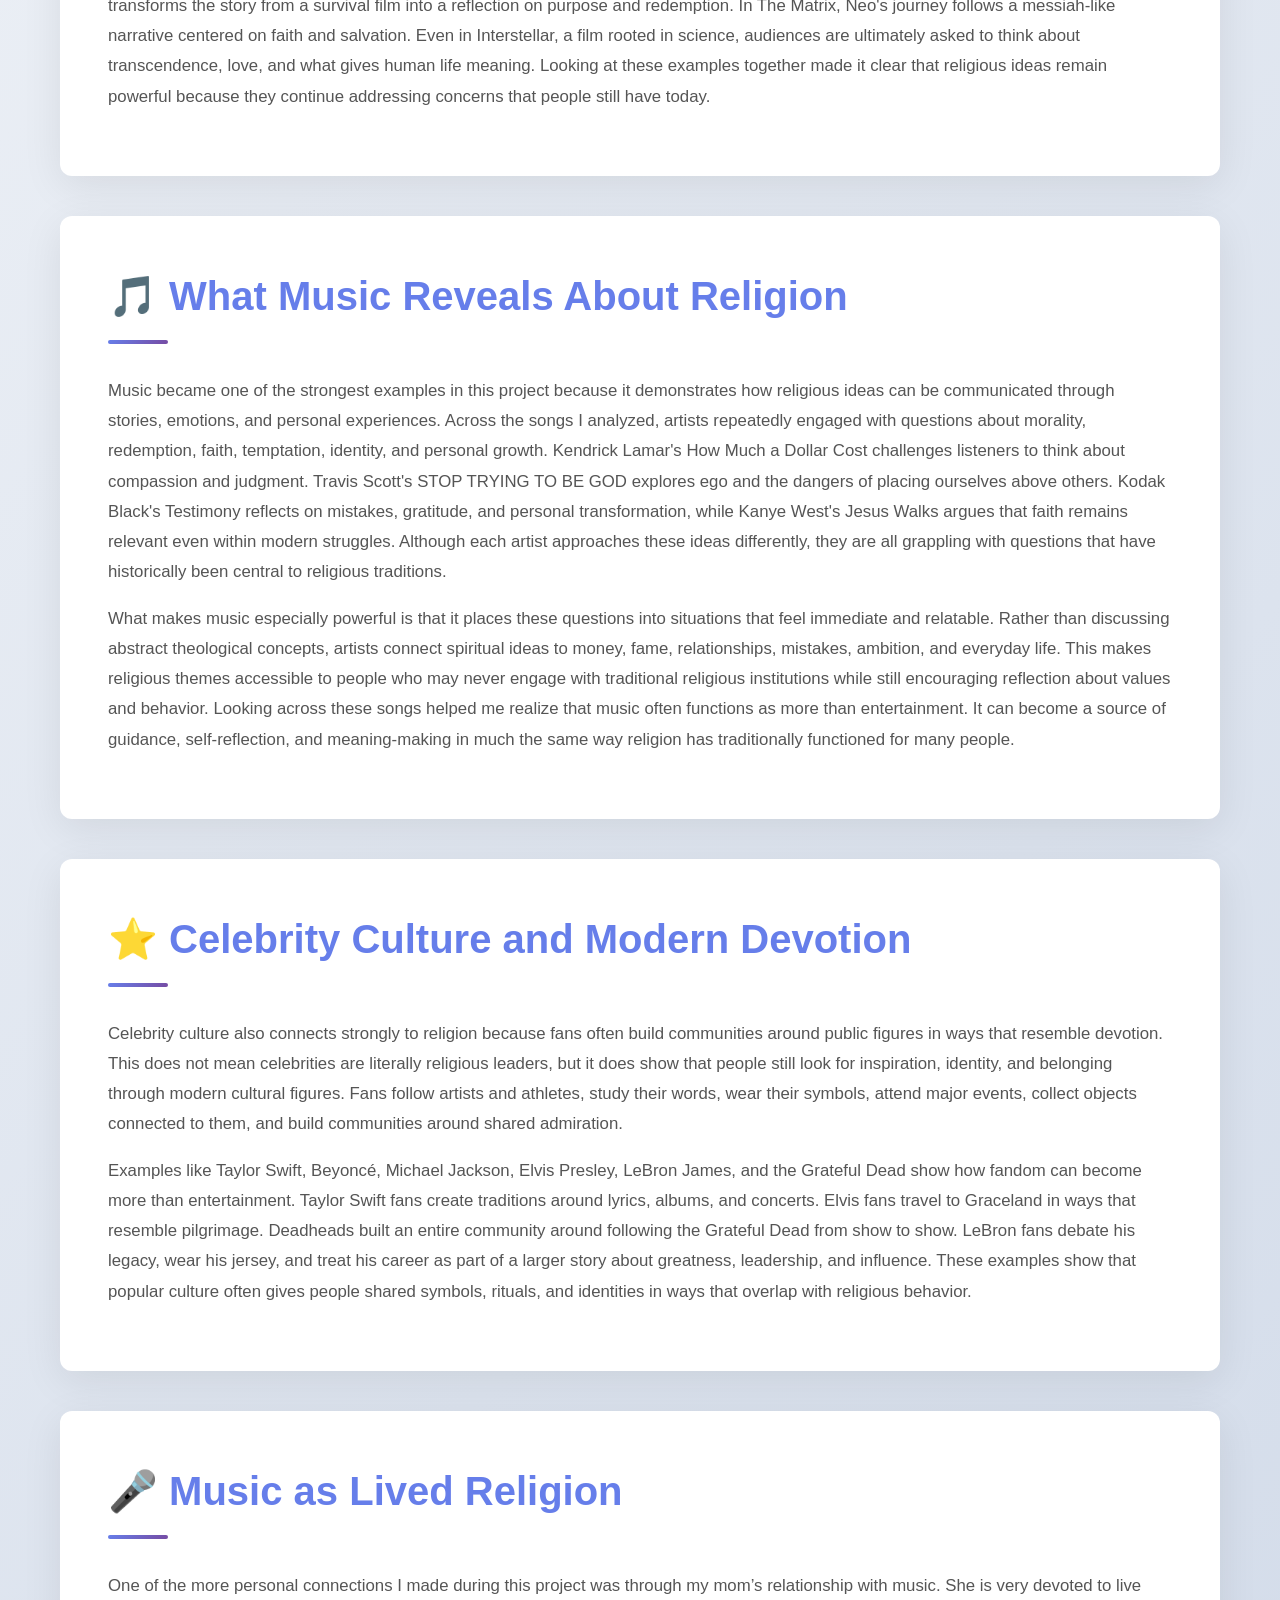
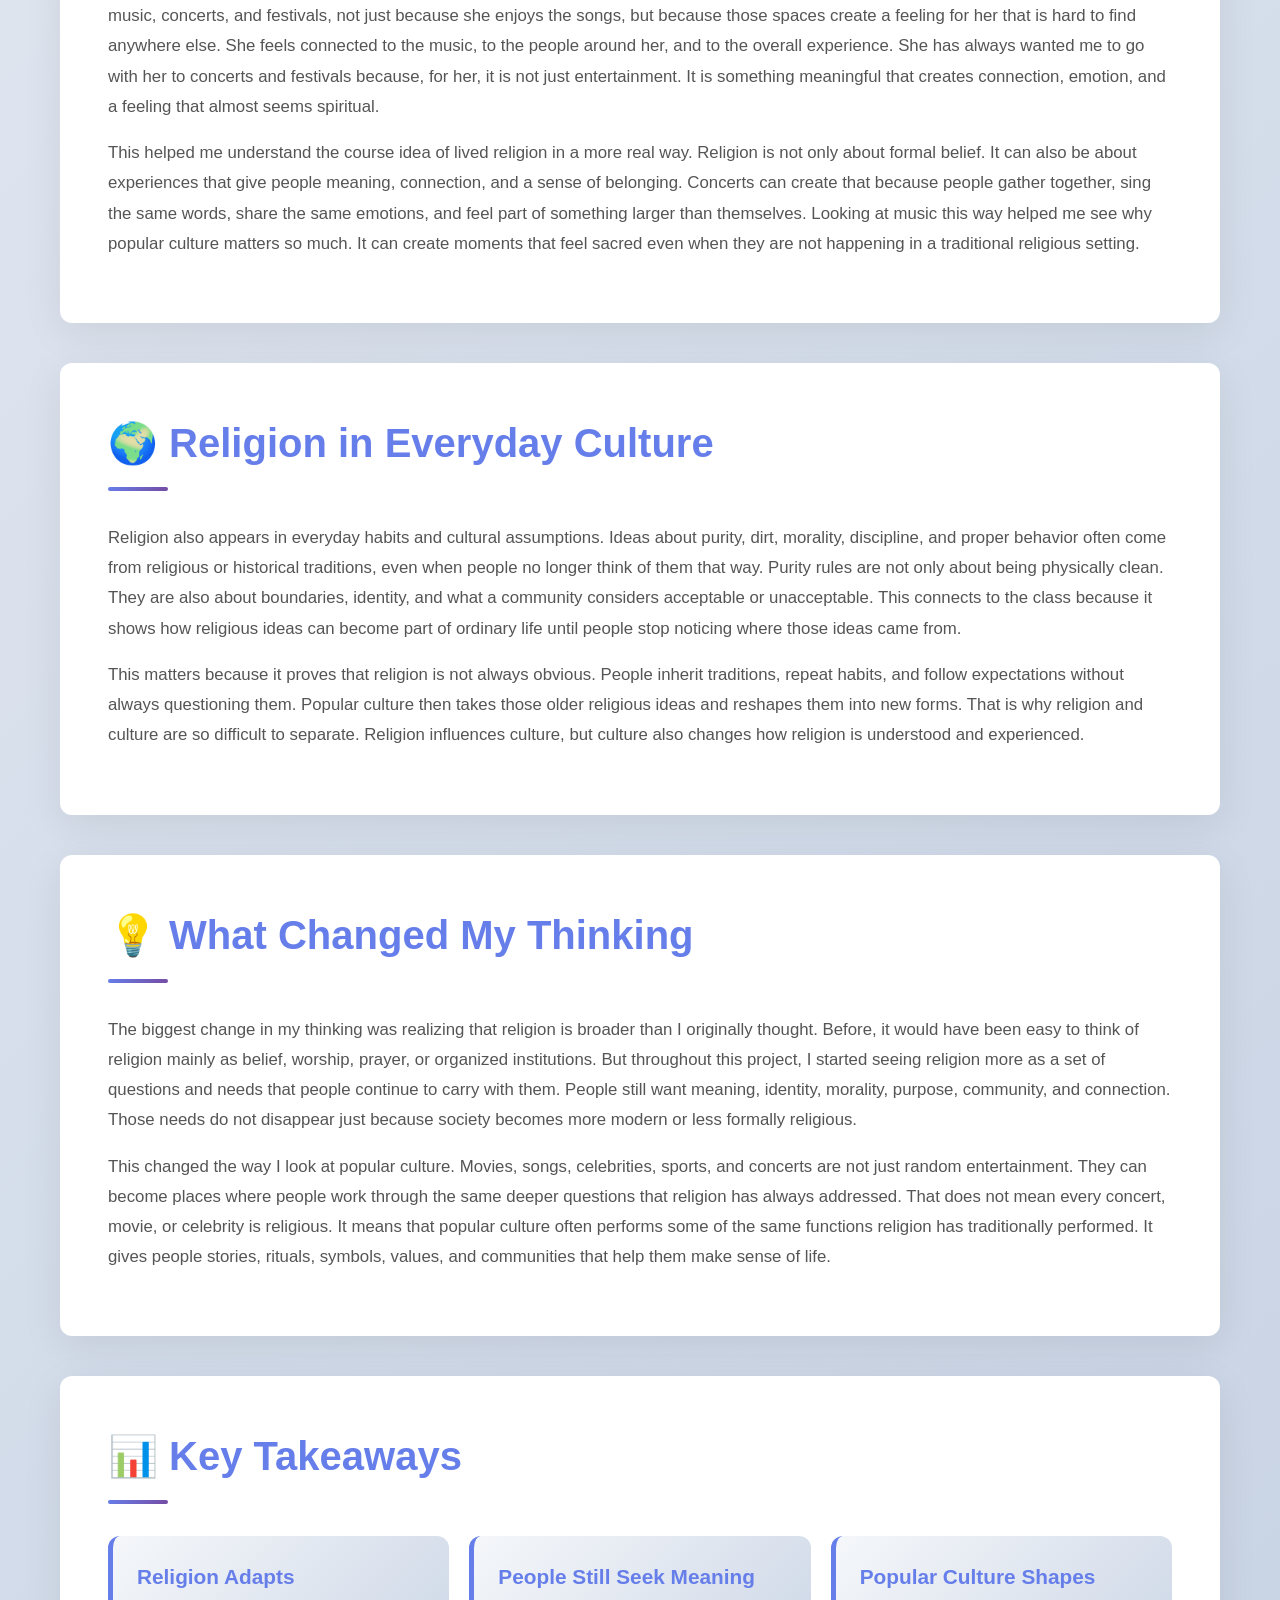
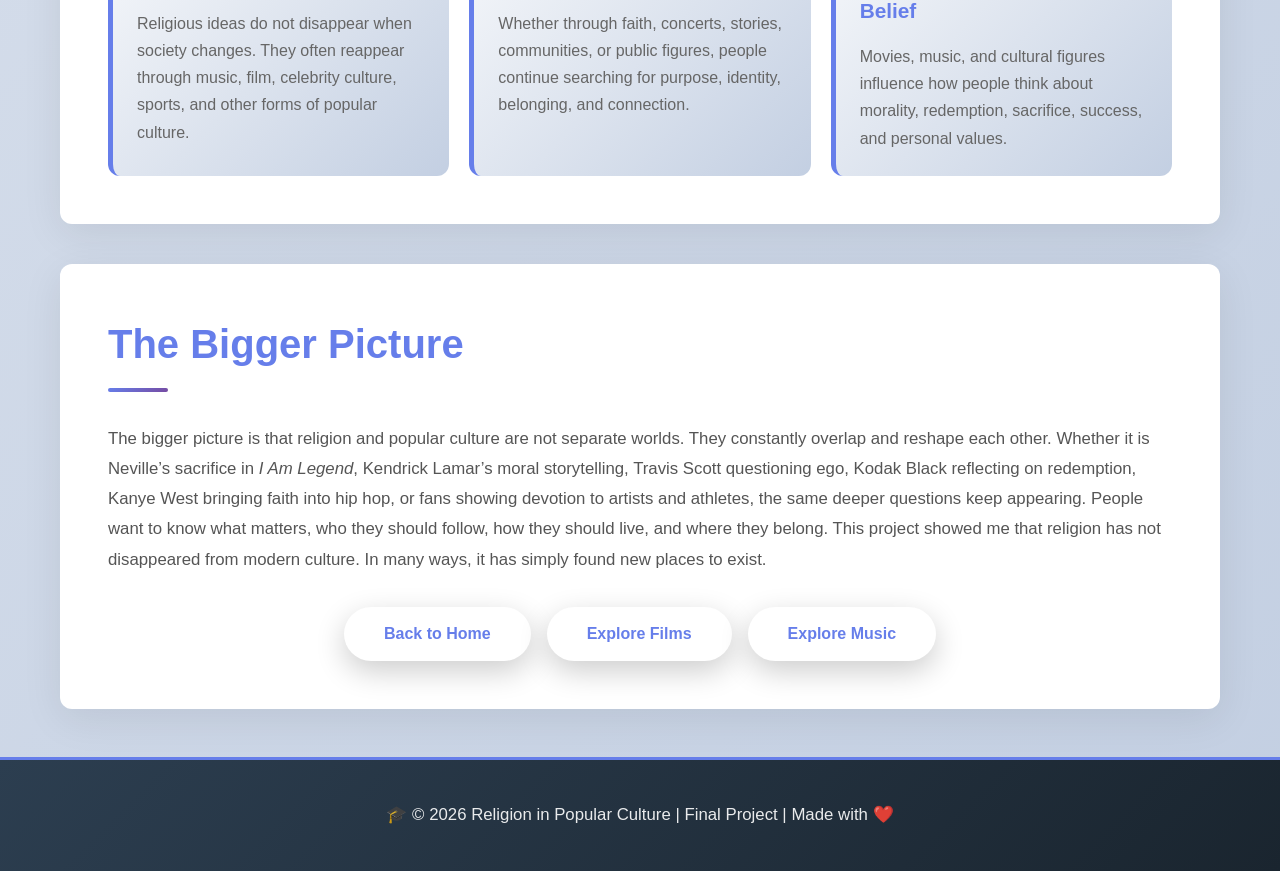
==== commit f0ce3ac3: "Update analysis.html" ====
--- a/analysis.html
+++ b/analysis.html
@@ -33,30 +33,30 @@
         <section>
             <h2>🔍 The Main Idea</h2>
             <p>
-                The biggest idea I took away from this project is that religion is not only something found in churches, sacred texts, or organized belief systems. It also appears in the ways people search for meaning, build community, follow public figures, tell stories, and decide what they believe is right or wrong. Popular culture matters because it gives people a place to work through many of the same questions religion has always asked. What gives life purpose? Who do people look up to? How should people treat others? Where do people find belonging?
+                The biggest idea I took away from this project is that religion is much broader than I originally thought. Before this course, it would have been easy to define religion primarily through churches, sacred texts, rituals, and organized belief systems. However, the more examples we explored throughout the quarter, the more I realized that religion is also about the human search for meaning, purpose, identity, morality, and belonging. Those needs have existed throughout history, and they continue to exist today whether people consider themselves religious or not. What changes is often not the need itself, but the places where people go to satisfy it.
             </p>
             <p>
-                This is why the phrase “religion never left” became the main idea of my website. Religion has not disappeared from modern society. Instead, many of its ideas and functions have moved into new spaces, including movies, music, celebrity culture, sports, concerts, and online communities. People may not always call these experiences religious, but they often still involve devotion, ritual, identity, morality, and the feeling of being connected to something larger than themselves.
+                This is why the phrase “religion never left” became the central idea of my website. Rather than disappearing from modern society, many religious themes and functions have simply moved into new spaces. Movies tell stories about sacrifice and redemption. Music explores guilt, forgiveness, purpose, and faith. Celebrities become symbols that communities gather around. Sports teams create rituals, traditions, and shared identities. Even concerts and festivals can provide feelings of connection and transcendence that resemble religious experiences. Looking at all of these examples together made me realize that religion and popular culture are not separate forces. Instead, they constantly overlap, influence one another, and provide people with ways of understanding themselves and the world around them.
             </p>
         </section>
 
         <section>
             <h2>📽️ What Films Reveal About Religion</h2>
             <p>
-                Films reveal how religious themes continue to shape the way people understand struggle, sacrifice, and purpose. In <em>I Am Legend</em>, Robert Neville begins as someone who relies almost completely on science to understand the world around him. But as the story develops, science alone cannot fully answer the emotional and moral questions he faces. His final sacrifice, Anna’s faith, the butterfly symbol, and the use of Bob Marley’s music all show that the film is not just about survival. It is also about hope, redemption, and the search for meaning when everything familiar has collapsed.
+                What stood out to me most about film is how often modern audiences continue connecting with stories that contain deeply religious themes, even when they are not presented as religious movies. Looking across I Am Legend, The Matrix, Interstellar, and The Dark Knight, many of the same patterns appear repeatedly. Characters sacrifice themselves for others, struggle with questions of purpose, search for truth, and attempt to make sense of suffering. These are not new questions. They are questions that religions have wrestled with for centuries. What surprised me was not simply that these themes appeared in the films, but that they often served as the emotional foundation of the story. The moments that audiences remember most are often the moments tied to sacrifice, redemption, hope, and moral responsibility.
             </p>
             <p>
-                This same pattern appears in other popular films too. <em>The Matrix</em> uses a chosen-one and rebirth story that resembles a messiah narrative. <em>The Dark Knight</em> shows Batman taking blame for the sake of protecting others, which connects to sacrifice and moral responsibility. <em>Interstellar</em> uses science fiction to explore transcendence, love, and the limits of human understanding. Looking at these films together shows that popular movies often function like modern mythology. They take big religious questions and turn them into stories that feel emotional, dramatic, and relevant to modern audiences.
+                This helped me understand why films can function almost like modern mythology. Just as traditional religious stories helped people understand the world and their place within it, films often provide frameworks for thinking about life, morality, and identity. In I Am Legend, Neville's sacrifice transforms the story from a survival film into a reflection on purpose and redemption. In The Matrix, Neo's journey follows a messiah-like narrative centered on faith and salvation. Even in Interstellar, a film rooted in science, audiences are ultimately asked to think about transcendence, love, and what gives human life meaning. Looking at these examples together made it clear that religious ideas remain powerful because they continue addressing concerns that people still have today.
             </p>
         </section>
 
         <section>
             <h2>🎵 What Music Reveals About Religion</h2>
             <p>
-                Music became one of the strongest examples in this project because it shows how religion can appear through emotion, storytelling, confession, and community. Hip hop especially stood out because it often deals with guilt, redemption, pride, faith, suffering, and survival. Kendrick Lamar’s <em>How Much a Dollar Cost</em> turns a biblical lesson into a modern story about compassion and judgment. Travis Scott’s <em>STOP TRYING TO BE GOD</em> uses religious language to question ego, fame, and celebrity power. Kodak Black’s <em>Testimony</em> feels like a confession about mistakes, growth, and being given another chance. Kanye West’s <em>Jesus Walks</em> puts faith directly into the middle of everyday struggle.
+                Music became one of the strongest examples in this project because it demonstrates how religious ideas can be communicated through stories, emotions, and personal experiences. Across the songs I analyzed, artists repeatedly engaged with questions about morality, redemption, faith, temptation, identity, and personal growth. Kendrick Lamar's How Much a Dollar Cost challenges listeners to think about compassion and judgment. Travis Scott's STOP TRYING TO BE GOD explores ego and the dangers of placing ourselves above others. Kodak Black's Testimony reflects on mistakes, gratitude, and personal transformation, while Kanye West's Jesus Walks argues that faith remains relevant even within modern struggles. Although each artist approaches these ideas differently, they are all grappling with questions that have historically been central to religious traditions.
             </p>
             <p>
-                What makes these songs important is that they do not treat religion as something separate from real life. They connect spiritual questions to money, fame, violence, guilt, success, and personal identity. That is what makes hip hop feel powerful in this context. It does not always give simple answers, but it creates a space where artists and listeners can wrestle with questions about how to live and what kind of person they want to become. In that way, music can function similarly to religion by offering stories, values, emotional guidance, and a sense of connection.
+                What makes music especially powerful is that it places these questions into situations that feel immediate and relatable. Rather than discussing abstract theological concepts, artists connect spiritual ideas to money, fame, relationships, mistakes, ambition, and everyday life. This makes religious themes accessible to people who may never engage with traditional religious institutions while still encouraging reflection about values and behavior. Looking across these songs helped me realize that music often functions as more than entertainment. It can become a source of guidance, self-reflection, and meaning-making in much the same way religion has traditionally functioned for many people.
             </p>
         </section>
 
